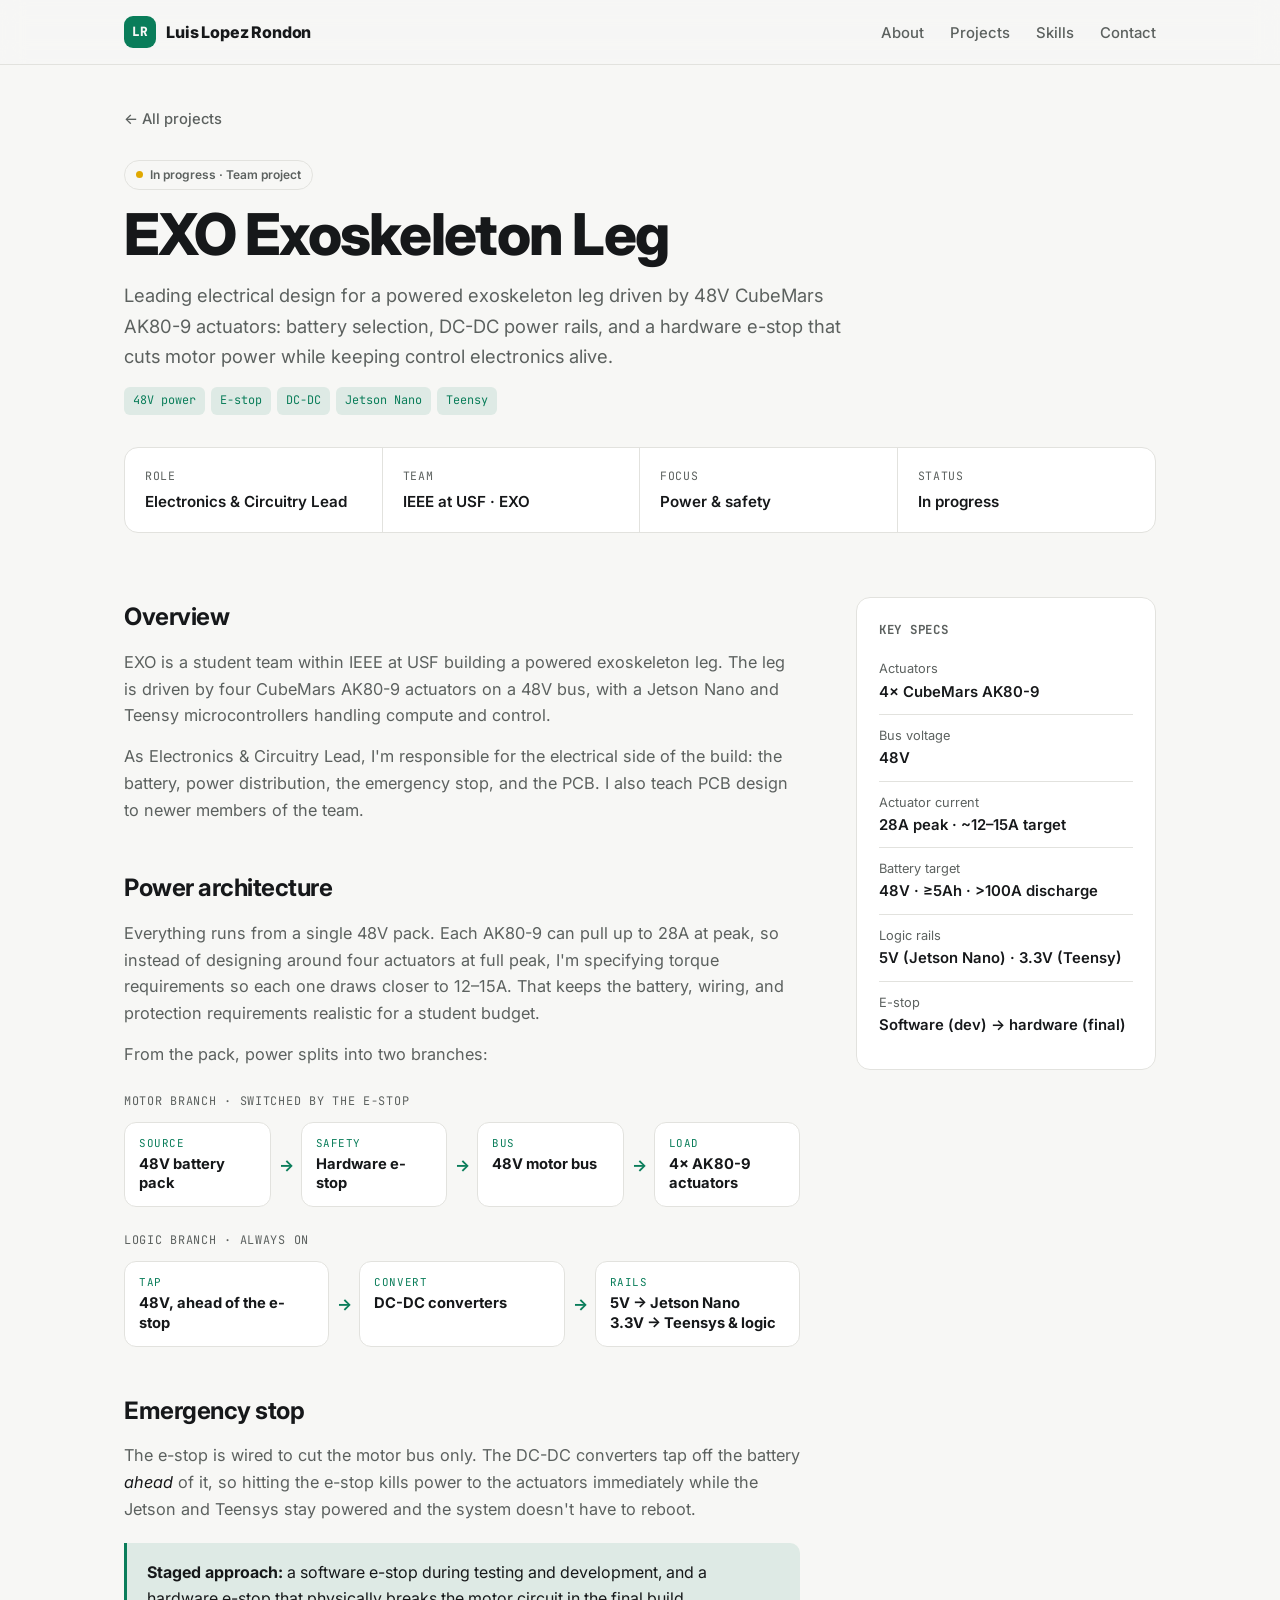
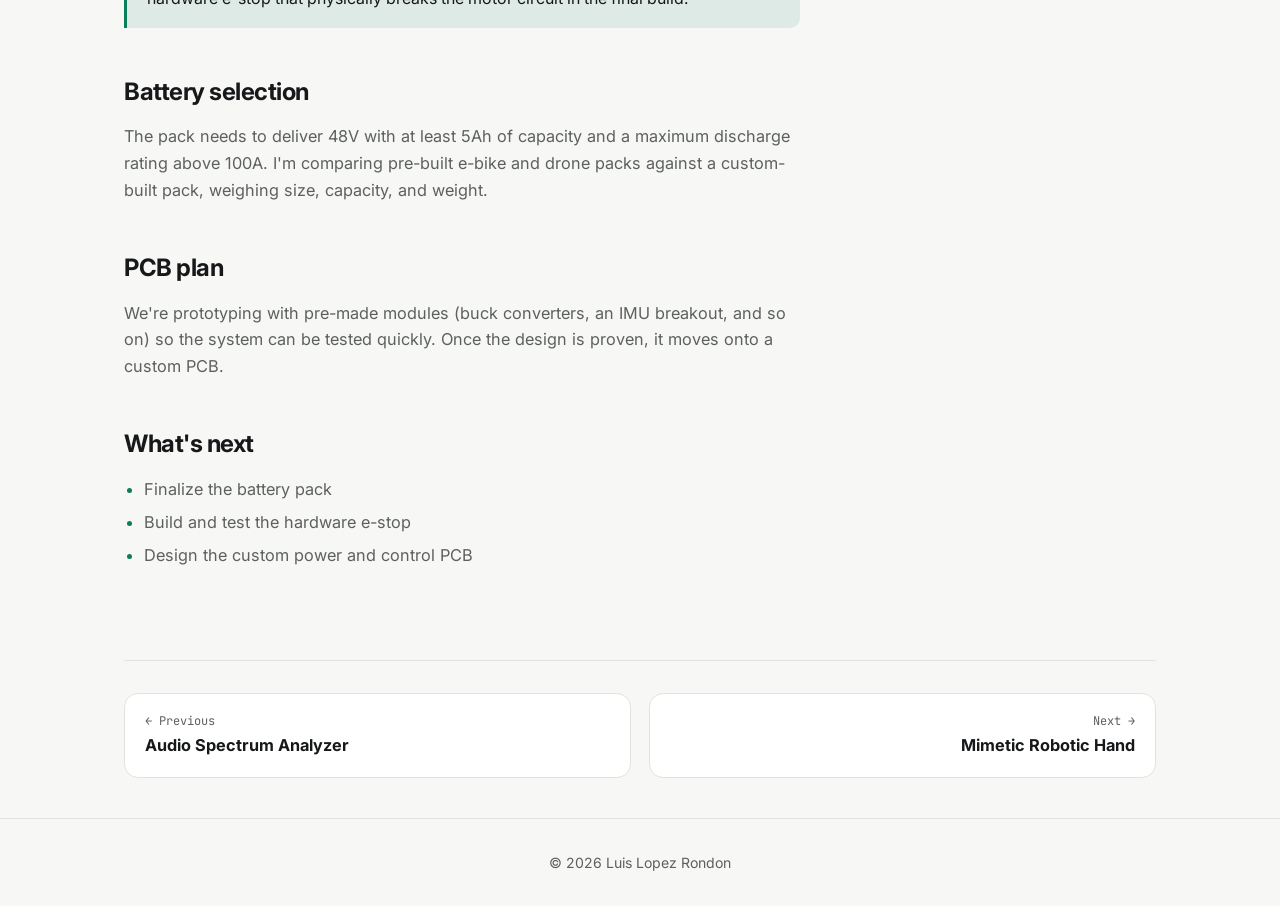
==== projects/exoskeleton.html @ 15de8049 "Add EXO Exoskeleton Leg project HTML page This file contains the HTML structure for the EXO Exoskele" ====
<!DOCTYPE html>
<html lang="en">
<head>
  <meta charset="UTF-8">
  <meta name="viewport" content="width=device-width, initial-scale=1">
  <title>EXO Exoskeleton Leg | Luis Lopez Rondon</title>
  <meta name="description" content="Electrical design for a 48V exoskeleton leg: battery selection, DC-DC power rails, and a hardware e-stop.">
  <link rel="preconnect" href="https://fonts.googleapis.com">
  <link rel="preconnect" href="https://fonts.gstatic.com" crossorigin>
  <link href="https://fonts.googleapis.com/css2?family=Inter:wght@400;500;600;800&family=JetBrains+Mono:wght@500&display=swap" rel="stylesheet">
  <link rel="stylesheet" href="../style.css">
  <script src="../script.js"></script>
</head>
<body>

<nav class="site-nav">
  <div class="wrap">
    <a href="../index.html" class="logo"><span class="logo-mark">LR</span><span class="logo-text">Luis Lopez Rondon</span></a>
    <ul>
      <li><a href="../index.html#about">About</a></li>
      <li><a href="../index.html#projects">Projects</a></li>
      <li><a href="../index.html#skills">Skills</a></li>
      <li><a href="../index.html#contact">Contact</a></li>
    </ul>
  </div>
</nav>

<main class="wrap project">
  <a class="back" href="../index.html#projects">← All projects</a>

  <header class="project-hero">
    <span class="status">In progress · Team project</span>
    <h1>EXO Exoskeleton Leg</h1>
    <p class="lead">Leading electrical design for a powered exoskeleton leg driven by 48V CubeMars AK80-9 actuators: battery selection, DC-DC power rails, and a hardware e-stop that cuts motor power while keeping control electronics alive.</p>
    <div class="tags"><span>48V power</span><span>E-stop</span><span>DC-DC</span><span>Jetson Nano</span><span>Teensy</span></div>
  </header>

  <figure class="cover">
    <img src="../images/exoskeleton.jpg" alt="Exoskeleton leg" onerror="this.parentElement.remove()">
  </figure>

  <dl class="meta">
    <div><dt>Role</dt><dd>Electronics &amp; Circuitry Lead</dd></div>
    <div><dt>Team</dt><dd>IEEE at USF · EXO</dd></div>
    <div><dt>Focus</dt><dd>Power &amp; safety</dd></div>
    <div><dt>Status</dt><dd>In progress</dd></div>
  </dl>

  <div class="project-body">
    <article class="prose">
      <h2>Overview</h2>
      <p>EXO is a student team within IEEE at USF building a powered exoskeleton leg. The leg is driven by four CubeMars AK80-9 actuators on a 48V bus, with a Jetson Nano and Teensy microcontrollers handling compute and control.</p>
      <p>As Electronics &amp; Circuitry Lead, I'm responsible for the electrical side of the build: the battery, power distribution, the emergency stop, and the PCB. I also teach PCB design to newer members of the team.</p>
      <!-- EDIT: add a sentence on what the exoskeleton is meant to do (which joints it assists, who it's for). -->

      <h2>Power architecture</h2>
      <p>Everything runs from a single 48V pack. Each AK80-9 can pull up to 28A at peak, so instead of designing around four actuators at full peak, I'm specifying torque requirements so each one draws closer to 12–15A. That keeps the battery, wiring, and protection requirements realistic for a student budget.</p>
      <p>From the pack, power splits into two branches:</p>

      <div class="flow-label">Motor branch · switched by the e-stop</div>
      <div class="flow">
        <div class="node"><small>Source</small><strong>48V battery pack</strong></div>
        <div class="node"><small>Safety</small><strong>Hardware e-stop</strong></div>
        <div class="node"><small>Bus</small><strong>48V motor bus</strong></div>
        <div class="node"><small>Load</small><strong>4× AK80-9 actuators</strong></div>
      </div>

      <div class="flow-label">Logic branch · always on</div>
      <div class="flow">
        <div class="node"><small>Tap</small><strong>48V, ahead of the e-stop</strong></div>
        <div class="node"><small>Convert</small><strong>DC-DC converters</strong></div>
        <div class="node"><small>Rails</small><strong>5V → Jetson Nano<br>3.3V → Teensys &amp; logic</strong></div>
      </div>

      <h2>Emergency stop</h2>
      <p>The e-stop is wired to cut the motor bus only. The DC-DC converters tap off the battery <em>ahead</em> of it, so hitting the e-stop kills power to the actuators immediately while the Jetson and Teensys stay powered and the system doesn't have to reboot.</p>
      <div class="callout"><strong>Staged approach:</strong> a software e-stop during testing and development, and a hardware e-stop that physically breaks the motor circuit in the final build.</div>

      <h2>Battery selection</h2>
      <p>The pack needs to deliver 48V with at least 5Ah of capacity and a maximum discharge rating above 100A. I'm comparing pre-built e-bike and drone packs against a custom-built pack, weighing size, capacity, and weight.</p>
      <!-- EDIT: once you pick a pack, explain the final choice and why. -->

      <h2>PCB plan</h2>
      <p>We're prototyping with pre-made modules (buck converters, an IMU breakout, and so on) so the system can be tested quickly. Once the design is proven, it moves onto a custom PCB.</p>

      <h2>What's next</h2>
      <ul>
        <li>Finalize the battery pack</li>
        <li>Build and test the hardware e-stop</li>
        <li>Design the custom power and control PCB</li>
      </ul>
    </article>

    <aside class="specs">
      <h3>Key specs</h3>
      <dl>
        <div><dt>Actuators</dt><dd>4× CubeMars AK80-9</dd></div>
        <div><dt>Bus voltage</dt><dd>48V</dd></div>
        <div><dt>Actuator current</dt><dd>28A peak · ~12–15A target</dd></div>
        <div><dt>Battery target</dt><dd>48V · ≥5Ah · &gt;100A discharge</dd></div>
        <div><dt>Logic rails</dt><dd>5V (Jetson Nano) · 3.3V (Teensy)</dd></div>
        <div><dt>E-stop</dt><dd>Software (dev) → hardware (final)</dd></div>
      </dl>
    </aside>
  </div>

  <section class="gallery-section">
    <h2>Gallery</h2>
    <!-- EDIT: drop photos into images/exoskeleton/ and update captions. Missing images hide themselves. -->
    <div class="gallery">
      <figure><img src="../images/exoskeleton/1.jpg" alt="Power distribution wiring" onerror="this.parentElement.remove()"><figcaption>Power distribution wiring</figcaption></figure>
      <figure><img src="../images/exoskeleton/2.jpg" alt="E-stop test setup" onerror="this.parentElement.remove()"><figcaption>E-stop test setup</figcaption></figure>
      <figure><img src="../images/exoskeleton/3.jpg" alt="Leg assembly" onerror="this.parentElement.remove()"><figcaption>Leg assembly</figcaption></figure>
    </div>
  </section>

  <nav class="pager" aria-label="More projects">
    <a href="spectrum-analyzer.html"><small>← Previous</small><strong>Audio Spectrum Analyzer</strong></a>
    <a class="next" href="robotic-hand.html"><small>Next →</small><strong>Mimetic Robotic Hand</strong></a>
  </nav>
</main>

<footer><div class="wrap">© <span data-year>2026</span> Luis Lopez Rondon</div></footer>

</body>
</html>
---- style.css ----
/* ================= Theme ================= */
:root {
  --bg: #f7f7f5;
  --card: #ffffff;
  --text: #16181a;
  --muted: #5c615f;
  --accent: #0a7d5a;
  --accent-soft: rgba(10, 125, 90, 0.1);
  --border: #e2e2de;
  --thumb: #e8ece9;
  --nav-bg: rgba(247, 247, 245, 0.78);
  --dots: rgba(10, 125, 90, 0.16);
  --shadow: 0 1px 2px rgba(0, 0, 0, 0.04), 0 8px 24px rgba(0, 0, 0, 0.06);
  --shadow-lg: 0 2px 6px rgba(0, 0, 0, 0.05), 0 22px 44px rgba(0, 0, 0, 0.1);
  --radius: 14px;
  --mono: "JetBrains Mono", ui-monospace, monospace;
}
@media (prefers-color-scheme: dark) {
  :root {
    --bg: #0d100f;
    --card: #151a18;
    --text: #eceeed;
    --muted: #9aa3a0;
    --accent: #3ddc97;
    --accent-soft: rgba(61, 220, 151, 0.1);
    --border: #242b28;
    --thumb: #1b2220;
    --nav-bg: rgba(13, 16, 15, 0.75);
    --dots: rgba(61, 220, 151, 0.12);
    --shadow: 0 1px 2px rgba(0, 0, 0, 0.3), 0 8px 24px rgba(0, 0, 0, 0.35);
    --shadow-lg: 0 2px 6px rgba(0, 0, 0, 0.4), 0 24px 48px rgba(0, 0, 0, 0.5);
  }
}

/* ================= Base ================= */
* { box-sizing: border-box; margin: 0; padding: 0; }
html { scroll-behavior: smooth; scroll-padding-top: 84px; }
body {
  font-family: "Inter", system-ui, -apple-system, sans-serif;
  background: var(--bg);
  color: var(--text);
  line-height: 1.65;
  -webkit-font-smoothing: antialiased;
}
img { display: block; max-width: 100%; }
a { color: var(--accent); text-decoration: none; }
a:hover { text-decoration: underline; text-underline-offset: 3px; }
::selection { background: var(--accent); color: var(--bg); }
.wrap { max-width: 1080px; margin: 0 auto; padding: 0 24px; }
.mono { font-family: var(--mono); }
.label { font-family: var(--mono); color: var(--accent); font-size: 0.82rem; letter-spacing: 0.02em; }

/* ================= Nav ================= */
.site-nav {
  position: sticky; top: 0; z-index: 50;
  background: var(--nav-bg);
  backdrop-filter: saturate(160%) blur(12px);
  -webkit-backdrop-filter: saturate(160%) blur(12px);
  border-bottom: 1px solid var(--border);
}
.site-nav .wrap { display: flex; justify-content: space-between; align-items: center; height: 64px; }
.logo { display: flex; align-items: center; gap: 10px; font-weight: 800; color: var(--text); letter-spacing: -0.01em; }
.logo:hover { text-decoration: none; }
.logo-mark {
  width: 32px; height: 32px; border-radius: 9px;
  display: grid; place-items: center;
  background: var(--accent); color: var(--bg);
  font-family: var(--mono); font-size: 0.8rem;
}
.site-nav ul { display: flex; gap: 26px; list-style: none; }
.site-nav ul a { color: var(--muted); font-size: 0.93rem; font-weight: 500; transition: color 0.15s; }
.site-nav ul a:hover { color: var(--text); text-decoration: none; }

/* ================= Buttons ================= */
.btns { display: flex; gap: 12px; flex-wrap: wrap; }
.btn {
  display: inline-flex; align-items: center; gap: 8px;
  padding: 11px 20px; border-radius: 10px;
  font-weight: 600; font-size: 0.95rem;
  color: var(--text); background: var(--card);
  border: 1px solid var(--border);
  transition: transform 0.15s, box-shadow 0.15s, border-color 0.15s;
}
.btn:hover { text-decoration: none; transform: translateY(-1px); border-color: var(--accent); box-shadow: var(--shadow); }
.btn.primary { background: var(--accent); border-color: var(--accent); color: var(--bg); }

/* ================= Hero ================= */
.hero { position: relative; isolation: isolate; overflow: hidden; padding: 110px 0 80px; }
.hero::before {
  content: ""; position: absolute; inset: 0; z-index: -1;
  background-image: radial-gradient(var(--dots) 1px, transparent 1px);
  background-size: 22px 22px;
  -webkit-mask-image: radial-gradient(ellipse 75% 65% at 25% 40%, #000 30%, transparent 75%);
  mask-image: radial-gradient(ellipse 75% 65% at 25% 40%, #000 30%, transparent 75%);
}
.hero::after {
  content: ""; position: absolute; z-index: -1;
  width: 560px; height: 560px; right: -140px; top: -180px;
  background: radial-gradient(circle, var(--accent-soft), transparent 65%);
}
.pill {
  display: inline-flex; align-items: center; gap: 9px;
  padding: 6px 14px; margin-bottom: 24px;
  border: 1px solid var(--border); border-radius: 99px;
  background: var(--card); color: var(--muted); font-size: 0.82rem; font-weight: 500;
}
.dot { width: 8px; height: 8px; border-radius: 50%; background: var(--accent); animation: pulse 2s infinite; }
@keyframes pulse {
  0% { box-shadow: 0 0 0 0 color-mix(in srgb, var(--accent) 55%, transparent); }
  70% { box-shadow: 0 0 0 9px transparent; }
  100% { box-shadow: 0 0 0 0 transparent; }
}
.eyebrow { font-family: var(--mono); color: var(--accent); font-size: 0.85rem; margin-bottom: 14px; }
.hero h1 {
  font-size: clamp(2.6rem, 7vw, 4.4rem); line-height: 1.02;
  font-weight: 800; letter-spacing: -0.035em;
  background: linear-gradient(120deg, var(--text) 45%, var(--accent));
  -webkit-background-clip: text; background-clip: text; color: transparent;
}
.hero .lead { color: var(--muted); font-size: clamp(1.05rem, 2vw, 1.25rem); max-width: 620px; margin: 22px 0 32px; }
.stats {
  display: flex; flex-wrap: wrap; gap: 16px 48px;
  margin-top: 60px; padding-top: 28px; border-top: 1px solid var(--border);
}
.stats strong { display: block; font-size: 1.5rem; font-weight: 800; letter-spacing: -0.02em; }
.stats span { color: var(--muted); font-size: 0.88rem; }

/* Page-load animation */
.hero .wrap > *, .project-hero > * { animation: rise 0.8s cubic-bezier(0.2, 0.7, 0.2, 1) both; }
.hero .wrap > :nth-child(2), .project-hero > :nth-child(2) { animation-delay: 0.07s; }
.hero .wrap > :nth-child(3), .project-hero > :nth-child(3) { animation-delay: 0.14s; }
.hero .wrap > :nth-child(4), .project-hero > :nth-child(4) { animation-delay: 0.21s; }
.hero .wrap > :nth-child(5), .project-hero > :nth-child(5) { animation-delay: 0.28s; }
.hero .wrap > :nth-child(6), .project-hero > :nth-child(6) { animation-delay: 0.35s; }
@keyframes rise { from { opacity: 0; transform: translateY(14px); } to { opacity: 1; transform: none; } }

/* Scroll-reveal (script.js adds .js to <html> and .in when visible) */
.js .reveal { opacity: 0; transform: translateY(18px); transition: opacity 0.7s ease, transform 0.7s ease; }
.js .reveal.in { opacity: 1; transform: none; }

/* ================= Sections ================= */
body > section { padding: 88px 0; }
.section-head { margin-bottom: 36px; }
.section-head h2 { font-size: clamp(1.8rem, 4vw, 2.4rem); line-height: 1.15; letter-spacing: -0.025em; margin-top: 6px; }
.section-head p { color: var(--muted); margin-top: 10px; max-width: 560px; }

/* About */
.about { display: grid; grid-template-columns: 1.4fr 1fr; gap: 48px; align-items: center; }
.about .section-head { margin-bottom: 20px; }
.about p { color: var(--muted); font-size: 1.05rem; }
.about p + p { margin-top: 14px; }
.facts {
  background: var(--card); border: 1px solid var(--border);
  border-radius: var(--radius); padding: 6px 22px; box-shadow: var(--shadow);
}
.facts div { display: flex; justify-content: space-between; gap: 16px; padding: 13px 0; border-bottom: 1px solid var(--border); font-size: 0.92rem; }
.facts div:last-child { border-bottom: 0; }
.facts dt { color: var(--muted); }
.facts dd { font-weight: 600; text-align: right; }

/* Project cards */
.grid { display: grid; gap: 24px; grid-template-columns: repeat(2, minmax(0, 1fr)); }
.card {
  display: flex; flex-direction: column; overflow: hidden;
  background: var(--card); color: inherit;
  border: 1px solid var(--border); border-radius: var(--radius);
  transition: transform 0.25s ease, box-shadow 0.25s ease, border-color 0.25s ease;
}
.card:hover {
  text-decoration: none; transform: translateY(-4px); box-shadow: var(--shadow-lg);
  border-color: color-mix(in srgb, var(--accent) 45%, var(--border));
}
.card:focus-visible { outline: 2px solid var(--accent); outline-offset: 3px; }
.thumb { position: relative; aspect-ratio: 16 / 10; overflow: hidden; background: var(--thumb); }
.thumb::before {
  content: attr(data-label); position: absolute; inset: 0;
  display: grid; place-items: center;
  font-family: var(--mono); font-size: 0.85rem; color: var(--muted);
  background-image:
    linear-gradient(var(--border) 1px, transparent 1px),
    linear-gradient(90deg, var(--border) 1px, transparent 1px);
  background-size: 24px 24px;
}
.thumb img { position: relative; width: 100%; height: 100%; object-fit: cover; transition: transform 0.5s ease; }
.card:hover .thumb img { transform: scale(1.04); }
.card-body { display: flex; flex-direction: column; flex: 1; padding: 22px; }
.card h3 { font-size: 1.25rem; letter-spacing: -0.015em; margin: 12px 0 8px; }
.card p { color: var(--muted); font-size: 0.95rem; flex: 1; }
.more { display: inline-flex; align-items: center; gap: 6px; margin-top: 18px; font-weight: 600; font-size: 0.93rem; color: var(--accent); }
.more .arrow { transition: transform 0.2s; }
.card:hover .more .arrow { transform: translateX(4px); }

.status {
  display: inline-flex; align-items: center; gap: 7px; align-self: flex-start;
  padding: 4px 11px; border-radius: 99px;
  border: 1px solid var(--border); background: var(--bg);
  color: var(--muted); font-size: 0.75rem; font-weight: 600;
}
.status::before { content: ""; width: 7px; height: 7px; border-radius: 50%; background: #e0a800; }
.status.done::before { background: var(--accent); }

.tags { display: flex; flex-wrap: wrap; gap: 6px; margin-top: 16px; }
.tags span {
  font-family: var(--mono); font-size: 0.74rem;
  background: var(--accent-soft); color: var(--accent);
  padding: 4px 9px; border-radius: 6px;
}

/* Skills */
.skills { display: grid; gap: 18px; grid-template-columns: repeat(auto-fit, minmax(230px, 1fr)); }
.skill { background: var(--card); border: 1px solid var(--border); border-radius: var(--radius); padding: 22px; }
.skill .icon {
  width: 40px; height: 40px; border-radius: 10px; margin-bottom: 14px;
  display: grid; place-items: center;
  background: var(--accent-soft); color: var(--accent);
}
.skill h3 { font-size: 1rem; margin-bottom: 12px; }
.chips { display: flex; flex-wrap: wrap; gap: 6px; }
.chips span { font-size: 0.82rem; padding: 4px 10px; border: 1px solid var(--border); border-radius: 99px; color: var(--muted); }

/* Contact */
.cta {
  position: relative; isolation: isolate; overflow: hidden; text-align: center;
  padding: 56px 32px; background: var(--card);
  border: 1px solid var(--border); border-radius: 20px; box-shadow: var(--shadow);
}
.cta::before {
  content: ""; position: absolute; inset: 0; z-index: -1;
  background-image: radial-gradient(var(--dots) 1px, transparent 1px);
  background-size: 22px 22px;
  -webkit-mask-image: radial-gradient(ellipse at center, #000, transparent 70%);
  mask-image: radial-gradient(ellipse at center, #000, transparent 70%);
}
.cta h2 { font-size: clamp(1.8rem, 4vw, 2.4rem); letter-spacing: -0.025em; margin-top: 6px; }
.cta p { color: var(--muted); max-width: 520px; margin: 12px auto 28px; }
.cta .btns { justify-content: center; }
.cta .email { margin: 22px auto 0; font-size: 0.85rem; }

footer { border-top: 1px solid var(--border); padding: 32px 0; color: var(--muted); font-size: 0.88rem; text-align: center; }

/* ================= Project pages ================= */
.project { padding-top: 40px; padding-bottom: 40px; }
.back { display: inline-flex; gap: 6px; margin-bottom: 28px; color: var(--muted); font-size: 0.92rem; font-weight: 500; }
.back:hover { color: var(--accent); text-decoration: none; }
.project-hero h1 { font-size: clamp(2.2rem, 6vw, 3.6rem); line-height: 1.05; letter-spacing: -0.03em; font-weight: 800; margin: 14px 0 16px; }
.project-hero .lead { color: var(--muted); font-size: 1.15rem; max-width: 720px; }
.project-hero .btns { margin-top: 24px; }

.cover {
  margin-top: 40px; aspect-ratio: 16 / 9; max-height: 560px;
  overflow: hidden; border-radius: 18px;
  border: 1px solid var(--border); background: var(--thumb); box-shadow: var(--shadow-lg);
}
.cover img { width: 100%; height: 100%; object-fit: cover; }
.cover img, .gallery img { cursor: zoom-in; }

.meta {
  display: grid; grid-template-columns: repeat(4, 1fr); margin-top: 32px;
  background: var(--card); border: 1px solid var(--border); border-radius: var(--radius);
}
.meta div { padding: 18px 20px; border-right: 1px solid var(--border); }
.meta div:last-child { border-right: 0; }
.meta dt { font-family: var(--mono); font-size: 0.72rem; text-transform: uppercase; letter-spacing: 0.06em; color: var(--muted); margin-bottom: 4px; }
.meta dd { font-weight: 600; font-size: 0.95rem; }

.project-body { display: grid; grid-template-columns: minmax(0, 1fr) 300px; gap: 56px; align-items: start; margin-top: 64px; }
.prose { container-type: inline-size; }
.prose h2 { font-size: 1.5rem; letter-spacing: -0.02em; margin: 44px 0 12px; }
.prose h2:first-child { margin-top: 0; }
.prose p, .prose li { color: var(--muted); font-size: 1.02rem; }
.prose p + p { margin-top: 14px; }
.prose ul { padding-left: 20px; margin: 12px 0; }
.prose li + li { margin-top: 6px; }
.prose li::marker { color: var(--accent); }
.prose strong, .prose em { color: var(--text); }
.prose code {
  font-family: var(--mono); font-size: 0.86em;
  background: var(--accent-soft); color: var(--accent);
  padding: 2px 6px; border-radius: 5px;
}
.callout {
  margin: 20px 0; padding: 16px 20px;
  border-left: 3px solid var(--accent); border-radius: 0 10px 10px 0;
  background: var(--accent-soft); color: var(--text);
}

/* System diagram blocks */
.flow-label { margin: 24px 0 10px; font-family: var(--mono); font-size: 0.74rem; text-transform: uppercase; letter-spacing: 0.06em; color: var(--muted); }
.flow { display: flex; gap: 30px; margin-bottom: 8px; }
.node {
  position: relative; flex: 1 1 0; min-width: 0;
  padding: 12px 14px; background: var(--card);
  border: 1px solid var(--border); border-radius: 12px;
}
.node small { display: block; font-family: var(--mono); font-size: 0.68rem; text-transform: uppercase; letter-spacing: 0.05em; color: var(--accent); }
.node strong { display: block; margin-top: 2px; font-size: 0.92rem; line-height: 1.35; }
.node + .node::before {
  content: "→"; position: absolute; left: -23px; top: 50%; transform: translateY(-50%);
  color: var(--accent); font-weight: 700;
}
@container (max-width: 560px) {
  .flow { flex-direction: column; gap: 28px; }
  .node + .node::before { content: "↓"; left: 50%; top: -25px; transform: translateX(-50%); }
}

.specs { position: sticky; top: 90px; padding: 22px; background: var(--card); border: 1px solid var(--border); border-radius: var(--radius); }
.specs h3 { font-family: var(--mono); font-size: 0.78rem; text-transform: uppercase; letter-spacing: 0.06em; color: var(--muted); margin-bottom: 8px; }
.specs dl div { padding: 10px 0; border-bottom: 1px solid var(--border); }
.specs dl div:last-child { border-bottom: 0; }
.specs dt { font-size: 0.8rem; color: var(--muted); }
.specs dd { font-weight: 600; font-size: 0.93rem; }

.gallery-section { margin-top: 80px; }
.gallery-section:not(:has(figure)) { display: none; }
.gallery-section h2 { font-size: 1.5rem; letter-spacing: -0.02em; }
.gallery { display: grid; gap: 18px; margin-top: 22px; grid-template-columns: repeat(auto-fill, minmax(260px, 1fr)); }
.gallery figure {
  overflow: hidden; background: var(--card);
  border: 1px solid var(--border); border-radius: var(--radius);
  transition: transform 0.2s, box-shadow 0.2s;
}
.gallery figure:hover { transform: translateY(-3px); box-shadow: var(--shadow); }
.gallery img { width: 100%; aspect-ratio: 4 / 3; object-fit: cover; }
.gallery figcaption { padding: 12px 14px; font-size: 0.88rem; color: var(--muted); }

.pager { display: grid; grid-template-columns: 1fr 1fr; gap: 18px; margin-top: 80px; padding-top: 32px; border-top: 1px solid var(--border); }
.pager a {
  display: block; padding: 18px 20px; color: var(--text);
  background: var(--card); border: 1px solid var(--border); border-radius: var(--radius);
  transition: border-color 0.2s, transform 0.2s;
}
.pager a:hover { text-decoration: none; border-color: var(--accent); transform: translateY(-2px); }
.pager small { display: block; font-family: var(--mono); font-size: 0.75rem; color: var(--muted); }
.pager strong { font-size: 1.02rem; }
.pager .next { text-align: right; }

/* Lightbox (created by script.js) */
.lightbox {
  position: fixed; inset: 0; z-index: 100; padding: 24px;
  display: flex; flex-direction: column; align-items: center; justify-content: center;
  background: rgba(0, 0, 0, 0.88);
  opacity: 0; pointer-events: none; transition: opacity 0.2s;
}
.lightbox.open { opacity: 1; pointer-events: auto; }
.lightbox img { max-width: min(1200px, 100%); max-height: 80vh; object-fit: contain; border-radius: 10px; }
.lightbox p { color: #ddd; margin-top: 14px; font-size: 0.92rem; text-align: center; max-width: 700px; }
.lightbox-close { position: absolute; top: 14px; right: 20px; background: none; border: 0; color: #fff; font-size: 2.2rem; line-height: 1; cursor: pointer; }

/* ================= Responsive ================= */
@media (max-width: 900px) {
  .project-body { grid-template-columns: 1fr; gap: 40px; }
  .specs { position: static; }
}
@media (max-width: 800px) {
  .about { grid-template-columns: 1fr; gap: 32px; }
}
@media (max-width: 760px) {
  .grid { grid-template-columns: 1fr; }
  .meta { grid-template-columns: 1fr 1fr; }
  .meta div:nth-child(2n) { border-right: 0; }
  .meta div:nth-child(-n + 2) { border-bottom: 1px solid var(--border); }
}
@media (max-width: 600px) {
  .site-nav ul { gap: 16px; }
  .site-nav ul li:first-child { display: none; }
  body > section { padding: 64px 0; }
  .hero { padding: 72px 0 56px; }
  .cta { padding: 40px 22px; }
  .pager { grid-template-columns: 1fr; }
  .pager .next { text-align: left; }
}
@media (max-width: 400px) {
  .logo-text { display: none; }
}
@media (prefers-reduced-motion: reduce) {
  html { scroll-behavior: auto; }
  *, *::before, *::after { animation: none !important; transition: none !important; }
  .js .reveal { opacity: 1; transform: none; }
}
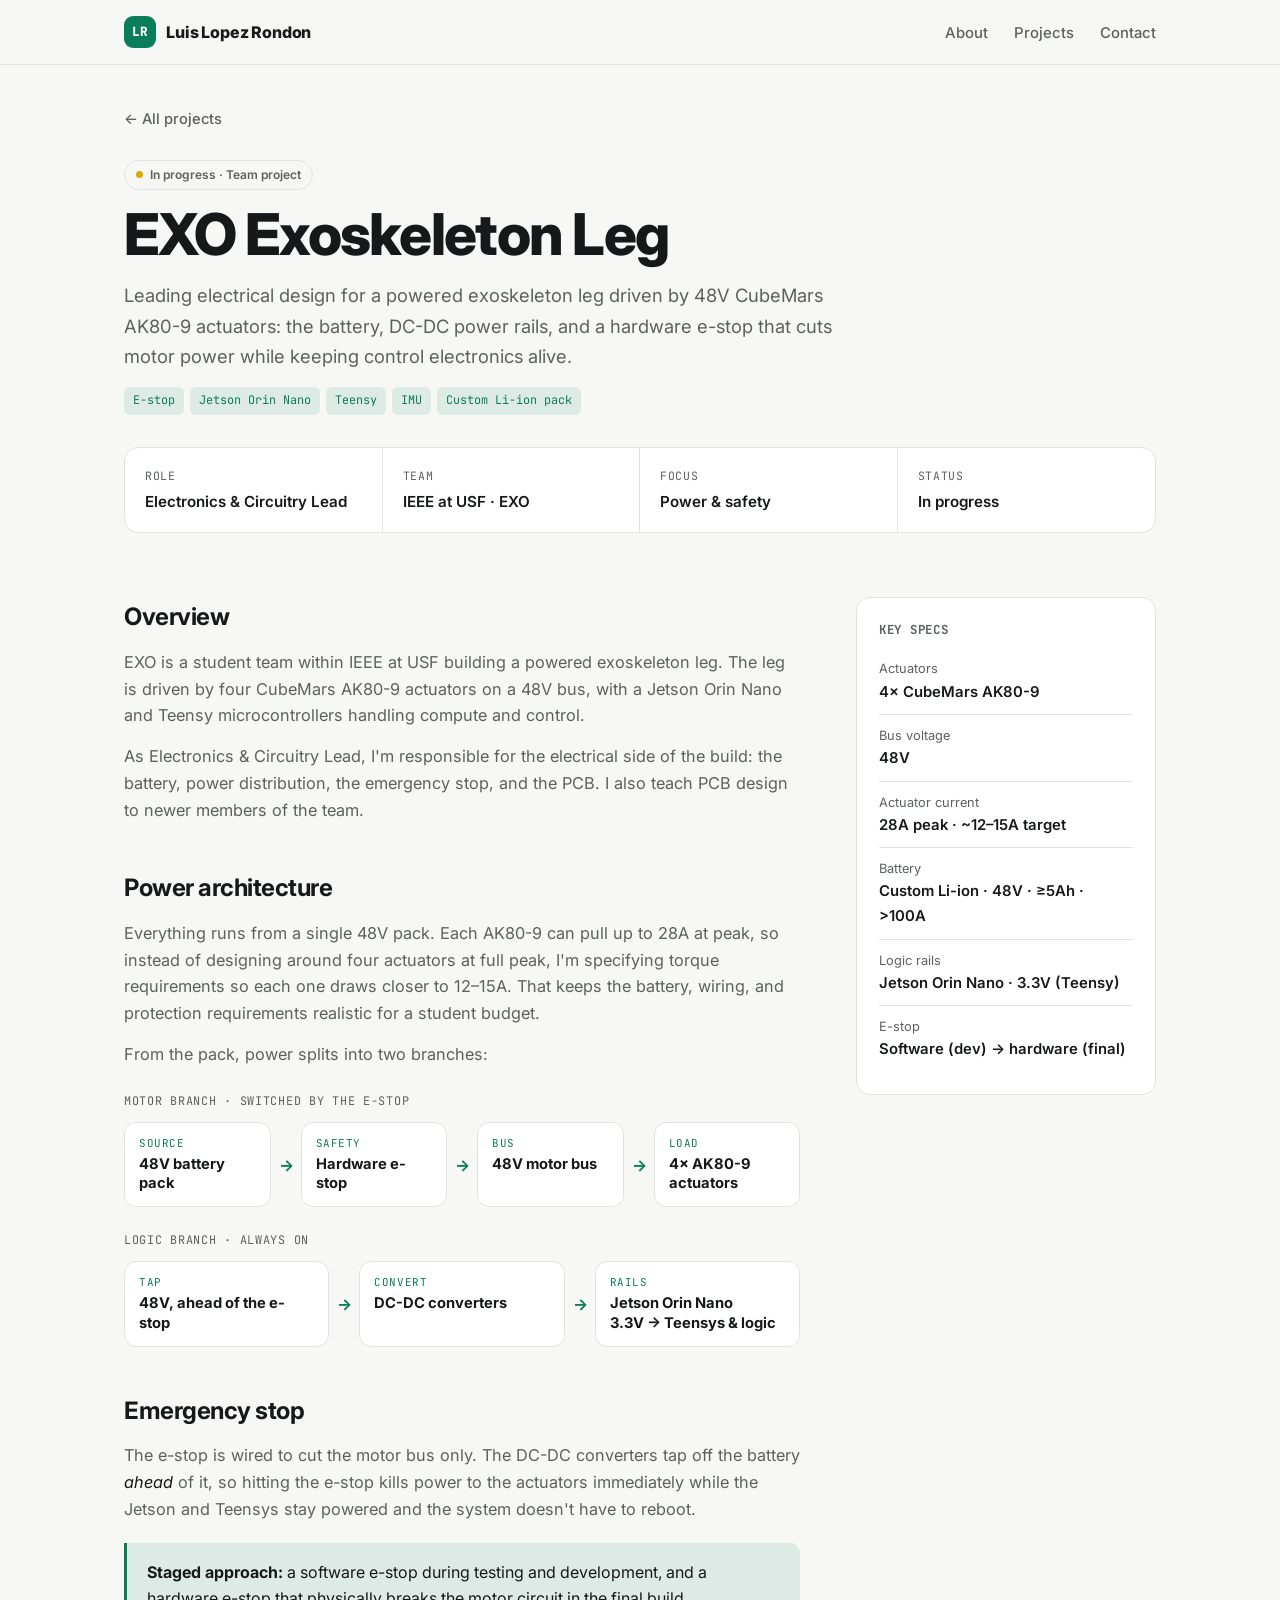
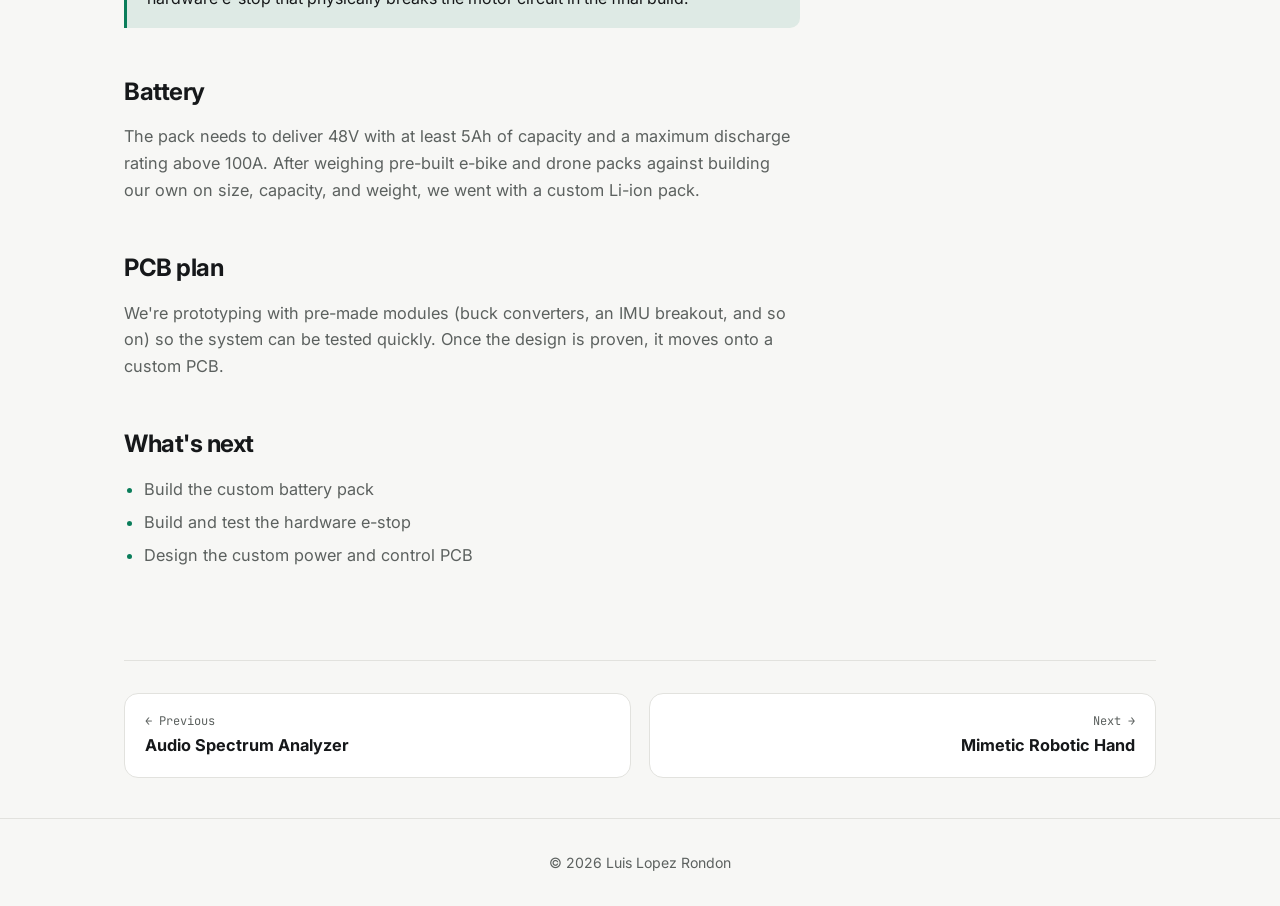
==== commit 45153765: "Update exoskeleton project details and components" ====
--- a/projects/exoskeleton.html
+++ b/projects/exoskeleton.html
@@ -4,7 +4,7 @@
   <meta charset="UTF-8">
   <meta name="viewport" content="width=device-width, initial-scale=1">
   <title>EXO Exoskeleton Leg | Luis Lopez Rondon</title>
-  <meta name="description" content="Electrical design for a 48V exoskeleton leg: battery selection, DC-DC power rails, and a hardware e-stop.">
+  <meta name="description" content="Electrical design for a 48V exoskeleton leg: battery, DC-DC power rails, and a hardware e-stop.">
   <link rel="preconnect" href="https://fonts.googleapis.com">
   <link rel="preconnect" href="https://fonts.gstatic.com" crossorigin>
   <link href="https://fonts.googleapis.com/css2?family=Inter:wght@400;500;600;800&family=JetBrains+Mono:wght@500&display=swap" rel="stylesheet">
@@ -19,7 +19,6 @@
     <ul>
       <li><a href="../index.html#about">About</a></li>
       <li><a href="../index.html#projects">Projects</a></li>
-      <li><a href="../index.html#skills">Skills</a></li>
       <li><a href="../index.html#contact">Contact</a></li>
     </ul>
   </div>
@@ -31,8 +30,8 @@
   <header class="project-hero">
     <span class="status">In progress · Team project</span>
     <h1>EXO Exoskeleton Leg</h1>
-    <p class="lead">Leading electrical design for a powered exoskeleton leg driven by 48V CubeMars AK80-9 actuators: battery selection, DC-DC power rails, and a hardware e-stop that cuts motor power while keeping control electronics alive.</p>
-    <div class="tags"><span>48V power</span><span>E-stop</span><span>DC-DC</span><span>Jetson Nano</span><span>Teensy</span></div>
+    <p class="lead">Leading electrical design for a powered exoskeleton leg driven by 48V CubeMars AK80-9 actuators: the battery, DC-DC power rails, and a hardware e-stop that cuts motor power while keeping control electronics alive.</p>
+    <div class="tags"><span>E-stop</span><span>Jetson Orin Nano</span><span>Teensy</span><span>IMU</span><span>Custom Li-ion pack</span></div>
   </header>
 
   <figure class="cover">
@@ -49,7 +48,7 @@
   <div class="project-body">
     <article class="prose">
       <h2>Overview</h2>
-      <p>EXO is a student team within IEEE at USF building a powered exoskeleton leg. The leg is driven by four CubeMars AK80-9 actuators on a 48V bus, with a Jetson Nano and Teensy microcontrollers handling compute and control.</p>
+      <p>EXO is a student team within IEEE at USF building a powered exoskeleton leg. The leg is driven by four CubeMars AK80-9 actuators on a 48V bus, with a Jetson Orin Nano and Teensy microcontrollers handling compute and control.</p>
       <p>As Electronics &amp; Circuitry Lead, I'm responsible for the electrical side of the build: the battery, power distribution, the emergency stop, and the PCB. I also teach PCB design to newer members of the team.</p>
       <!-- EDIT: add a sentence on what the exoskeleton is meant to do (which joints it assists, who it's for). -->
 
@@ -69,23 +68,23 @@
       <div class="flow">
         <div class="node"><small>Tap</small><strong>48V, ahead of the e-stop</strong></div>
         <div class="node"><small>Convert</small><strong>DC-DC converters</strong></div>
-        <div class="node"><small>Rails</small><strong>5V → Jetson Nano<br>3.3V → Teensys &amp; logic</strong></div>
+        <div class="node"><small>Rails</small><strong>Jetson Orin Nano<br>3.3V → Teensys &amp; logic</strong></div>
       </div>
 
       <h2>Emergency stop</h2>
       <p>The e-stop is wired to cut the motor bus only. The DC-DC converters tap off the battery <em>ahead</em> of it, so hitting the e-stop kills power to the actuators immediately while the Jetson and Teensys stay powered and the system doesn't have to reboot.</p>
       <div class="callout"><strong>Staged approach:</strong> a software e-stop during testing and development, and a hardware e-stop that physically breaks the motor circuit in the final build.</div>
 
-      <h2>Battery selection</h2>
-      <p>The pack needs to deliver 48V with at least 5Ah of capacity and a maximum discharge rating above 100A. I'm comparing pre-built e-bike and drone packs against a custom-built pack, weighing size, capacity, and weight.</p>
-      <!-- EDIT: once you pick a pack, explain the final choice and why. -->
+      <h2>Battery</h2>
+      <p>The pack needs to deliver 48V with at least 5Ah of capacity and a maximum discharge rating above 100A. After weighing pre-built e-bike and drone packs against building our own on size, capacity, and weight, we went with a custom Li-ion pack.</p>
+      <!-- EDIT: add the cell configuration (e.g. 13S) and why custom won out. -->
 
       <h2>PCB plan</h2>
       <p>We're prototyping with pre-made modules (buck converters, an IMU breakout, and so on) so the system can be tested quickly. Once the design is proven, it moves onto a custom PCB.</p>
 
       <h2>What's next</h2>
       <ul>
-        <li>Finalize the battery pack</li>
+        <li>Build the custom battery pack</li>
         <li>Build and test the hardware e-stop</li>
         <li>Design the custom power and control PCB</li>
       </ul>
@@ -97,8 +96,8 @@
         <div><dt>Actuators</dt><dd>4× CubeMars AK80-9</dd></div>
         <div><dt>Bus voltage</dt><dd>48V</dd></div>
         <div><dt>Actuator current</dt><dd>28A peak · ~12–15A target</dd></div>
-        <div><dt>Battery target</dt><dd>48V · ≥5Ah · &gt;100A discharge</dd></div>
-        <div><dt>Logic rails</dt><dd>5V (Jetson Nano) · 3.3V (Teensy)</dd></div>
+        <div><dt>Battery</dt><dd>Custom Li-ion · 48V · ≥5Ah · &gt;100A</dd></div>
+        <div><dt>Logic rails</dt><dd>Jetson Orin Nano · 3.3V (Teensy)</dd></div>
         <div><dt>E-stop</dt><dd>Software (dev) → hardware (final)</dd></div>
       </dl>
     </aside>
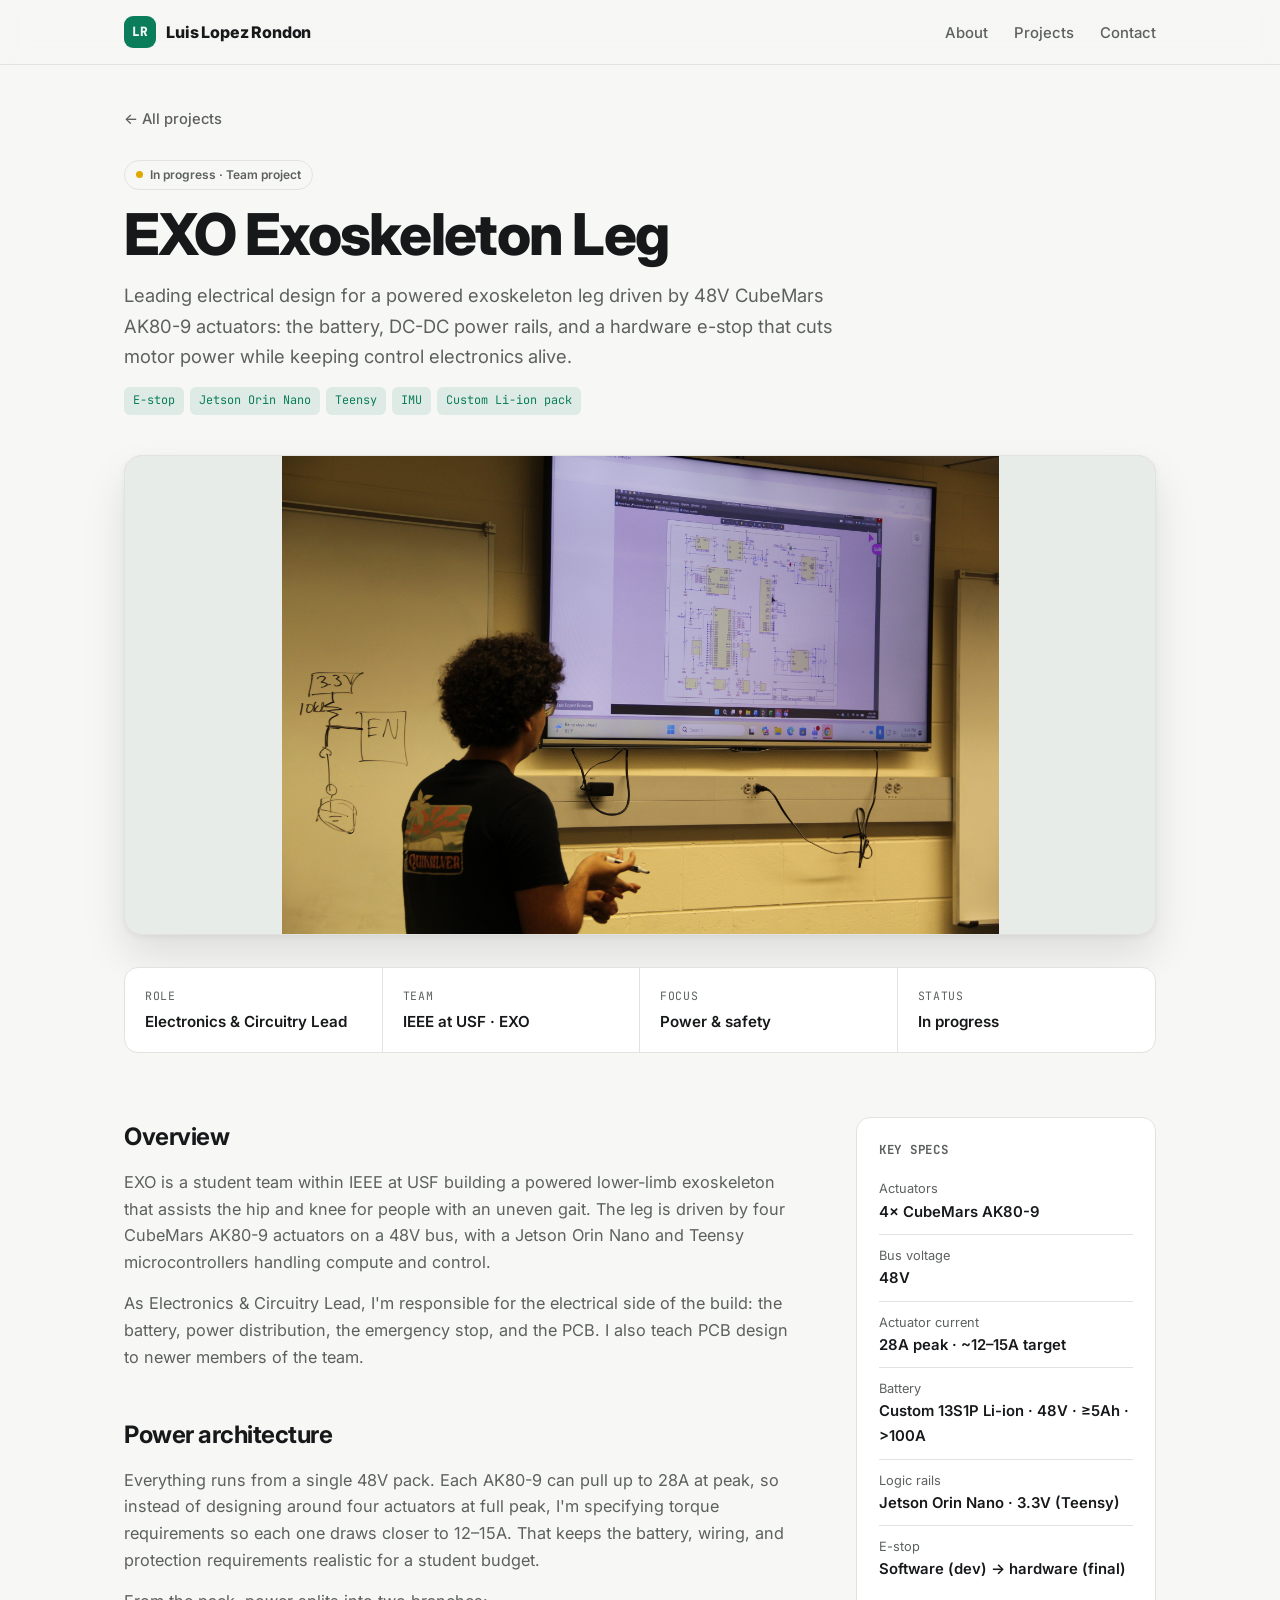
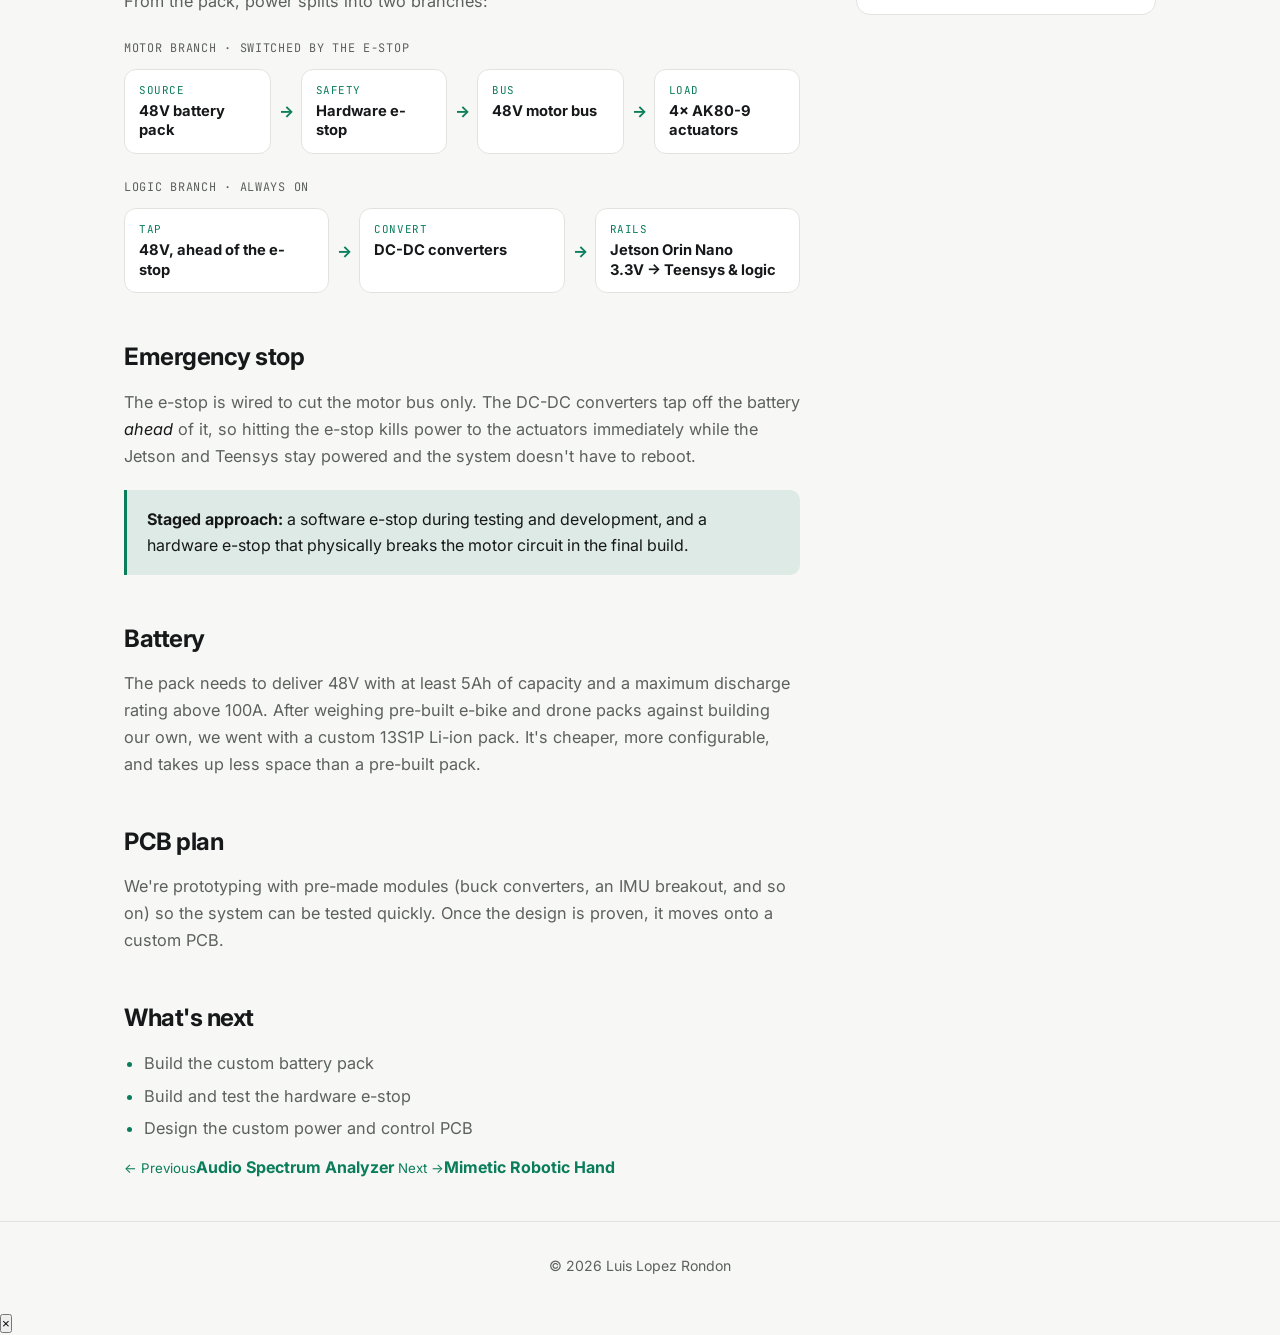
==== commit de265523: "Update exoskeleton description and battery details" ====
--- a/projects/exoskeleton.html
+++ b/projects/exoskeleton.html
@@ -4,7 +4,7 @@
   <meta charset="UTF-8">
   <meta name="viewport" content="width=device-width, initial-scale=1">
   <title>EXO Exoskeleton Leg | Luis Lopez Rondon</title>
-  <meta name="description" content="Electrical design for a 48V exoskeleton leg: battery, DC-DC power rails, and a hardware e-stop.">
+  <meta name="description" content="Electrical design for a 48V lower-limb exoskeleton: battery, DC-DC power rails, and a hardware e-stop.">
   <link rel="preconnect" href="https://fonts.googleapis.com">
   <link rel="preconnect" href="https://fonts.gstatic.com" crossorigin>
   <link href="https://fonts.googleapis.com/css2?family=Inter:wght@400;500;600;800&family=JetBrains+Mono:wght@500&display=swap" rel="stylesheet">
@@ -48,9 +48,8 @@
   <div class="project-body">
     <article class="prose">
       <h2>Overview</h2>
-      <p>EXO is a student team within IEEE at USF building a powered exoskeleton leg. The leg is driven by four CubeMars AK80-9 actuators on a 48V bus, with a Jetson Orin Nano and Teensy microcontrollers handling compute and control.</p>
+      <p>EXO is a student team within IEEE at USF building a powered lower-limb exoskeleton that assists the hip and knee for people with an uneven gait. The leg is driven by four CubeMars AK80-9 actuators on a 48V bus, with a Jetson Orin Nano and Teensy microcontrollers handling compute and control.</p>
       <p>As Electronics &amp; Circuitry Lead, I'm responsible for the electrical side of the build: the battery, power distribution, the emergency stop, and the PCB. I also teach PCB design to newer members of the team.</p>
-      <!-- EDIT: add a sentence on what the exoskeleton is meant to do (which joints it assists, who it's for). -->
 
       <h2>Power architecture</h2>
       <p>Everything runs from a single 48V pack. Each AK80-9 can pull up to 28A at peak, so instead of designing around four actuators at full peak, I'm specifying torque requirements so each one draws closer to 12–15A. That keeps the battery, wiring, and protection requirements realistic for a student budget.</p>
@@ -76,8 +75,7 @@
       <div class="callout"><strong>Staged approach:</strong> a software e-stop during testing and development, and a hardware e-stop that physically breaks the motor circuit in the final build.</div>
 
       <h2>Battery</h2>
-      <p>The pack needs to deliver 48V with at least 5Ah of capacity and a maximum discharge rating above 100A. After weighing pre-built e-bike and drone packs against building our own on size, capacity, and weight, we went with a custom Li-ion pack.</p>
-      <!-- EDIT: add the cell configuration (e.g. 13S) and why custom won out. -->
+      <p>The pack needs to deliver 48V with at least 5Ah of capacity and a maximum discharge rating above 100A. After weighing pre-built e-bike and drone packs against building our own, we went with a custom 13S1P Li-ion pack. It's cheaper, more configurable, and takes up less space than a pre-built pack.</p>
 
       <h2>PCB plan</h2>
       <p>We're prototyping with pre-made modules (buck converters, an IMU breakout, and so on) so the system can be tested quickly. Once the design is proven, it moves onto a custom PCB.</p>
@@ -96,7 +94,7 @@
         <div><dt>Actuators</dt><dd>4× CubeMars AK80-9</dd></div>
         <div><dt>Bus voltage</dt><dd>48V</dd></div>
         <div><dt>Actuator current</dt><dd>28A peak · ~12–15A target</dd></div>
-        <div><dt>Battery</dt><dd>Custom Li-ion · 48V · ≥5Ah · &gt;100A</dd></div>
+        <div><dt>Battery</dt><dd>Custom 13S1P Li-ion · 48V · ≥5Ah · &gt;100A</dd></div>
         <div><dt>Logic rails</dt><dd>Jetson Orin Nano · 3.3V (Teensy)</dd></div>
         <div><dt>E-stop</dt><dd>Software (dev) → hardware (final)</dd></div>
       </dl>
@@ -105,7 +103,7 @@
 
   <section class="gallery-section">
     <h2>Gallery</h2>
-    <!-- EDIT: drop photos into images/exoskeleton/ and update captions. Missing images hide themselves. -->
+    <!-- Add photos to images/exoskeleton/ once parts arrive. This section stays hidden until then. -->
     <div class="gallery">
       <figure><img src="../images/exoskeleton/1.jpg" alt="Power distribution wiring" onerror="this.parentElement.remove()"><figcaption>Power distribution wiring</figcaption></figure>
       <figure><img src="../images/exoskeleton/2.jpg" alt="E-stop test setup" onerror="this.parentElement.remove()"><figcaption>E-stop test setup</figcaption></figure>
--- a/style.css
+++ b/style.css
@@ -159,7 +159,8 @@
 .facts dd { font-weight: 600; text-align: right; }
 
 /* Project cards */
-.grid { display: grid; gap: 24px; grid-template-columns: repeat(2, minmax(0, 1fr)); }
+.grid { display: grid; gap: 20px; grid-template-columns: repeat(4, minmax(0, 1fr)); }
+@media (max-width: 1000px) { .grid { grid-template-columns: repeat(2, minmax(0, 1fr)); } }
 .card {
   display: flex; flex-direction: column; overflow: hidden;
   background: var(--card); color: inherit;
@@ -171,22 +172,28 @@
   border-color: color-mix(in srgb, var(--accent) 45%, var(--border));
 }
 .card:focus-visible { outline: 2px solid var(--accent); outline-offset: 3px; }
-.thumb { position: relative; aspect-ratio: 16 / 10; overflow: hidden; background: var(--thumb); }
+.thumb {
+  position: relative; aspect-ratio: 4 / 3; overflow: hidden;
+  background: var(--thumb); border-bottom: 1px solid var(--border);
+}
 .thumb::before {
   content: attr(data-label); position: absolute; inset: 0;
   display: grid; place-items: center;
-  font-family: var(--mono); font-size: 0.85rem; color: var(--muted);
+  font-family: var(--mono); font-size: 0.8rem; color: var(--muted);
   background-image:
     linear-gradient(var(--border) 1px, transparent 1px),
     linear-gradient(90deg, var(--border) 1px, transparent 1px);
-  background-size: 24px 24px;
-}
-.thumb img { position: relative; width: 100%; height: 100%; object-fit: cover; transition: transform 0.5s ease; }
-.card:hover .thumb img { transform: scale(1.04); }
-.card-body { display: flex; flex-direction: column; flex: 1; padding: 22px; }
-.card h3 { font-size: 1.25rem; letter-spacing: -0.015em; margin: 12px 0 8px; }
-.card p { color: var(--muted); font-size: 0.95rem; flex: 1; }
-.more { display: inline-flex; align-items: center; gap: 6px; margin-top: 18px; font-weight: 600; font-size: 0.93rem; color: var(--accent); }
+  background-size: 20px 20px;
+}
+.thumb:has(img)::before { display: none; }
+.thumb img { position: relative; width: 100%; height: 100%; object-fit: cover; }
+.card-body { display: flex; flex-direction: column; flex: 1; padding: 18px; }
+.card h3 { font-size: 1.05rem; line-height: 1.3; letter-spacing: -0.01em; margin: 10px 0 6px; }
+.card p { color: var(--muted); font-size: 0.88rem; line-height: 1.55; flex: 1; }
+.card .status { font-size: 0.7rem; padding: 3px 9px; }
+.card .tags { gap: 5px; margin-top: 14px; }
+.card .tags span { font-size: 0.68rem; padding: 3px 7px; }
+.more { display: inline-flex; align-items: center; gap: 6px; margin-top: 14px; font-weight: 600; font-size: 0.88rem; color: var(--accent); }
 .more .arrow { transition: transform 0.2s; }
 .card:hover .more .arrow { transform: translateX(4px); }
 
@@ -205,18 +212,6 @@
   background: var(--accent-soft); color: var(--accent);
   padding: 4px 9px; border-radius: 6px;
 }
-
-/* Skills */
-.skills { display: grid; gap: 18px; grid-template-columns: repeat(auto-fit, minmax(230px, 1fr)); }
-.skill { background: var(--card); border: 1px solid var(--border); border-radius: var(--radius); padding: 22px; }
-.skill .icon {
-  width: 40px; height: 40px; border-radius: 10px; margin-bottom: 14px;
-  display: grid; place-items: center;
-  background: var(--accent-soft); color: var(--accent);
-}
-.skill h3 { font-size: 1rem; margin-bottom: 12px; }
-.chips { display: flex; flex-wrap: wrap; gap: 6px; }
-.chips span { font-size: 0.82rem; padding: 4px 10px; border: 1px solid var(--border); border-radius: 99px; color: var(--muted); }
 
 /* Contact */
 .cta {
@@ -232,9 +227,8 @@
   mask-image: radial-gradient(ellipse at center, #000, transparent 70%);
 }
 .cta h2 { font-size: clamp(1.8rem, 4vw, 2.4rem); letter-spacing: -0.025em; margin-top: 6px; }
-.cta p { color: var(--muted); max-width: 520px; margin: 12px auto 28px; }
-.cta .btns { justify-content: center; }
-.cta .email { margin: 22px auto 0; font-size: 0.85rem; }
+.cta .btns { justify-content: center; margin-top: 24px; }
+.cta .email { margin: 22px auto 0; font-size: 0.85rem; color: var(--muted); }
 
 footer { border-top: 1px solid var(--border); padding: 32px 0; color: var(--muted); font-size: 0.88rem; text-align: center; }
 
@@ -247,12 +241,12 @@
 .project-hero .btns { margin-top: 24px; }
 
 .cover {
-  margin-top: 40px; aspect-ratio: 16 / 9; max-height: 560px;
+  margin-top: 40px; height: clamp(240px, 45vw, 480px);
   overflow: hidden; border-radius: 18px;
   border: 1px solid var(--border); background: var(--thumb); box-shadow: var(--shadow-lg);
 }
-.cover img { width: 100%; height: 100%; object-fit: cover; }
-.cover img, .gallery img { cursor: zoom-in; }
+.cover img { width: 100%; height: 100%; object-fit: contain; }
+.cover img, .gallery img, .prose figure img { cursor: zoom-in; }
 
 .meta {
   display: grid; grid-template-columns: repeat(4, 1fr); margin-top: 32px;
@@ -278,6 +272,17 @@
   background: var(--accent-soft); color: var(--accent);
   padding: 2px 6px; border-radius: 5px;
 }
+.prose figure {
+  margin: 20px 0; overflow: hidden;
+  background: var(--card); border: 1px solid var(--border); border-radius: var(--radius);
+}
+.prose figure img { width: 100%; max-height: 440px; object-fit: contain; background: var(--thumb); }
+.prose figcaption { padding: 12px 14px; font-size: 0.88rem; color: var(--muted); }
+.prose figure.pair .pair-imgs { display: grid; grid-template-columns: 1fr 1fr; gap: 2px; background: var(--border); }
+.prose figure.pair .pair-imgs:has(img:only-child) { grid-template-columns: 1fr; }
+.prose figure.pair img { aspect-ratio: 4 / 3; max-height: none; object-fit: cover; }
+.prose figure.pair:not(:has(img)) { display: none; }
+@container (max-width: 480px) { .prose figure.pair .pair-imgs { grid-template-columns: 1fr; } }
 .callout {
   margin: 20px 0; padding: 16px 20px;
   border-left: 3px solid var(--accent); border-radius: 0 10px 10px 0;
@@ -317,63 +322,4 @@
 .gallery figure {
   overflow: hidden; background: var(--card);
   border: 1px solid var(--border); border-radius: var(--radius);
-  transition: transform 0.2s, box-shadow 0.2s;
-}
-.gallery figure:hover { transform: translateY(-3px); box-shadow: var(--shadow); }
-.gallery img { width: 100%; aspect-ratio: 4 / 3; object-fit: cover; }
-.gallery figcaption { padding: 12px 14px; font-size: 0.88rem; color: var(--muted); }
-
-.pager { display: grid; grid-template-columns: 1fr 1fr; gap: 18px; margin-top: 80px; padding-top: 32px; border-top: 1px solid var(--border); }
-.pager a {
-  display: block; padding: 18px 20px; color: var(--text);
-  background: var(--card); border: 1px solid var(--border); border-radius: var(--radius);
-  transition: border-color 0.2s, transform 0.2s;
-}
-.pager a:hover { text-decoration: none; border-color: var(--accent); transform: translateY(-2px); }
-.pager small { display: block; font-family: var(--mono); font-size: 0.75rem; color: var(--muted); }
-.pager strong { font-size: 1.02rem; }
-.pager .next { text-align: right; }
-
-/* Lightbox (created by script.js) */
-.lightbox {
-  position: fixed; inset: 0; z-index: 100; padding: 24px;
-  display: flex; flex-direction: column; align-items: center; justify-content: center;
-  background: rgba(0, 0, 0, 0.88);
-  opacity: 0; pointer-events: none; transition: opacity 0.2s;
-}
-.lightbox.open { opacity: 1; pointer-events: auto; }
-.lightbox img { max-width: min(1200px, 100%); max-height: 80vh; object-fit: contain; border-radius: 10px; }
-.lightbox p { color: #ddd; margin-top: 14px; font-size: 0.92rem; text-align: center; max-width: 700px; }
-.lightbox-close { position: absolute; top: 14px; right: 20px; background: none; border: 0; color: #fff; font-size: 2.2rem; line-height: 1; cursor: pointer; }
-
-/* ================= Responsive ================= */
-@media (max-width: 900px) {
-  .project-body { grid-template-columns: 1fr; gap: 40px; }
-  .specs { position: static; }
-}
-@media (max-width: 800px) {
-  .about { grid-template-columns: 1fr; gap: 32px; }
-}
-@media (max-width: 760px) {
-  .grid { grid-template-columns: 1fr; }
-  .meta { grid-template-columns: 1fr 1fr; }
-  .meta div:nth-child(2n) { border-right: 0; }
-  .meta div:nth-child(-n + 2) { border-bottom: 1px solid var(--border); }
-}
-@media (max-width: 600px) {
-  .site-nav ul { gap: 16px; }
-  .site-nav ul li:first-child { display: none; }
-  body > section { padding: 64px 0; }
-  .hero { padding: 72px 0 56px; }
-  .cta { padding: 40px 22px; }
-  .pager { grid-template-columns: 1fr; }
-  .pager .next { text-align: left; }
-}
-@media (max-width: 400px) {
-  .logo-text { display: none; }
-}
-@media (prefers-reduced-motion: reduce) {
-  html { scroll-behavior: auto; }
-  *, *::before, *::after { animation: none !important; transition: none !important; }
-  .js .reveal { opacity: 1; transform: none; }
-}
+  transition: transform 0.2s, box-shadow
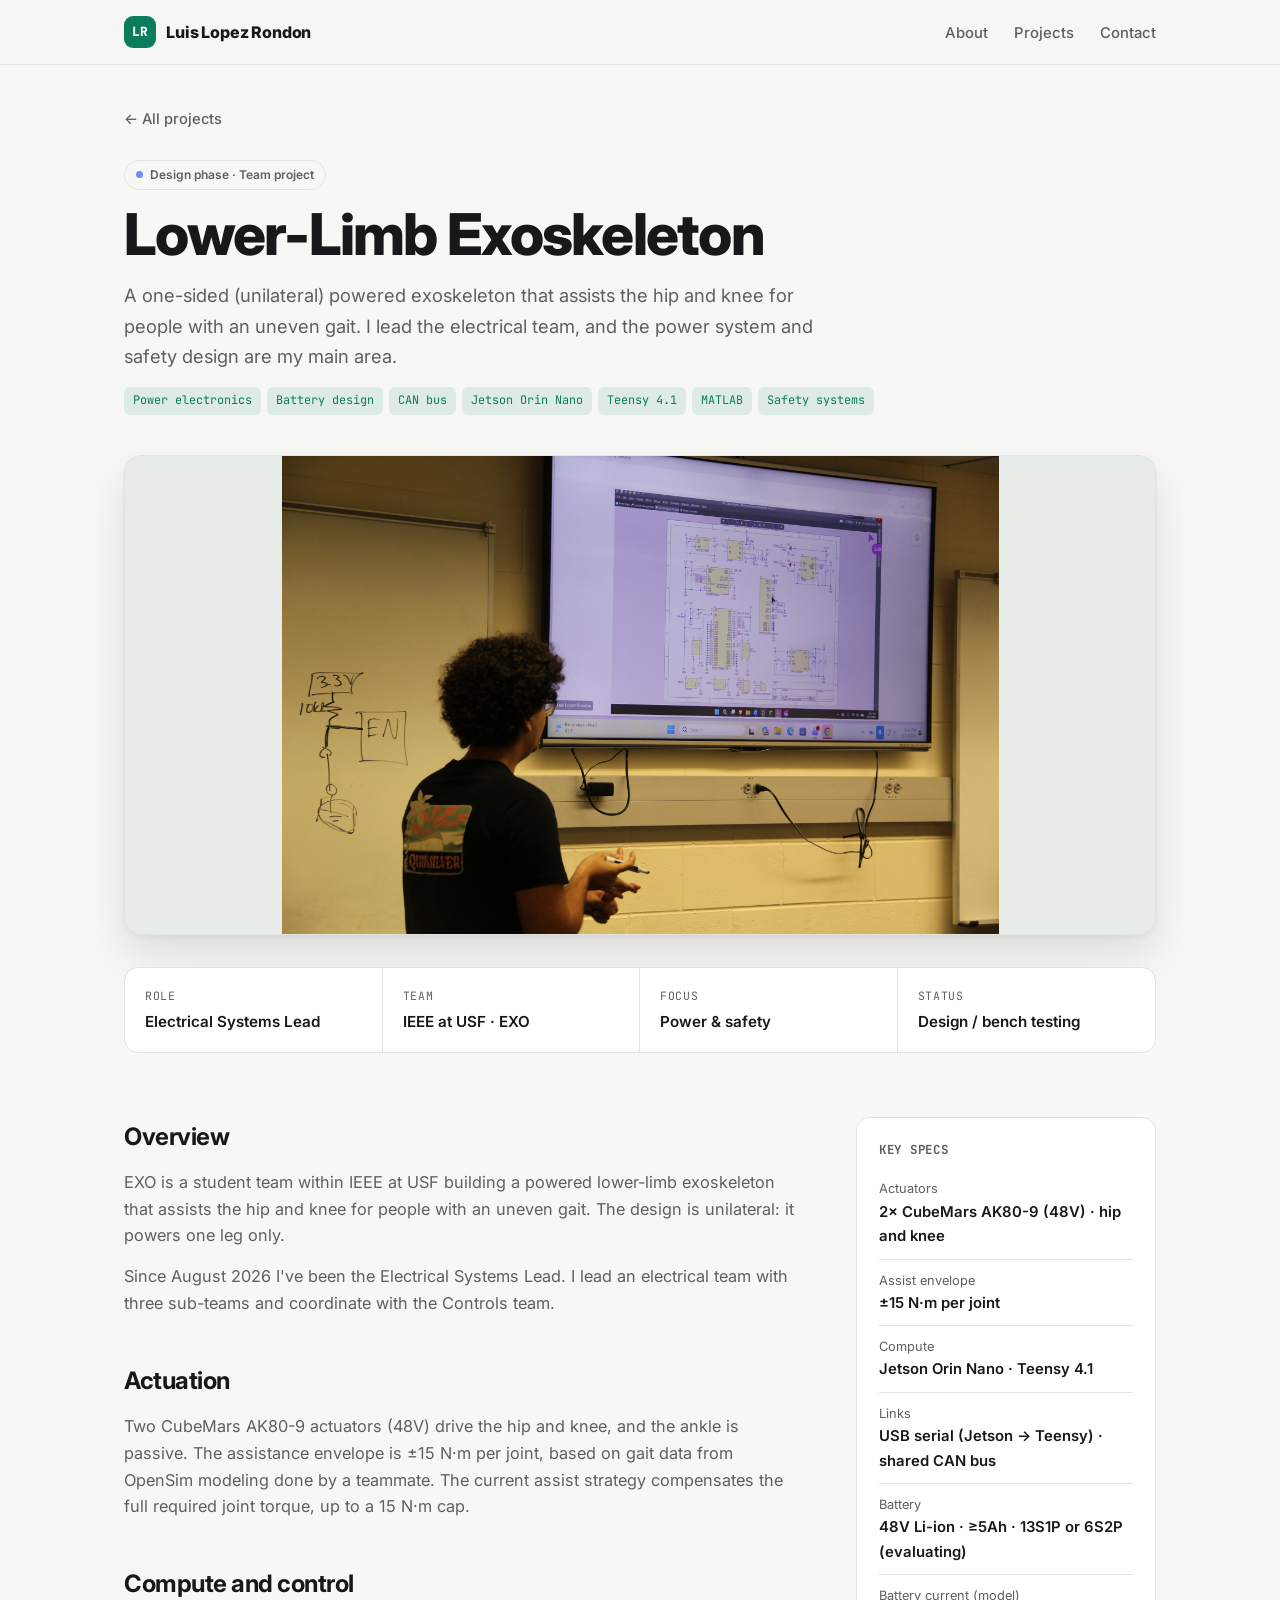
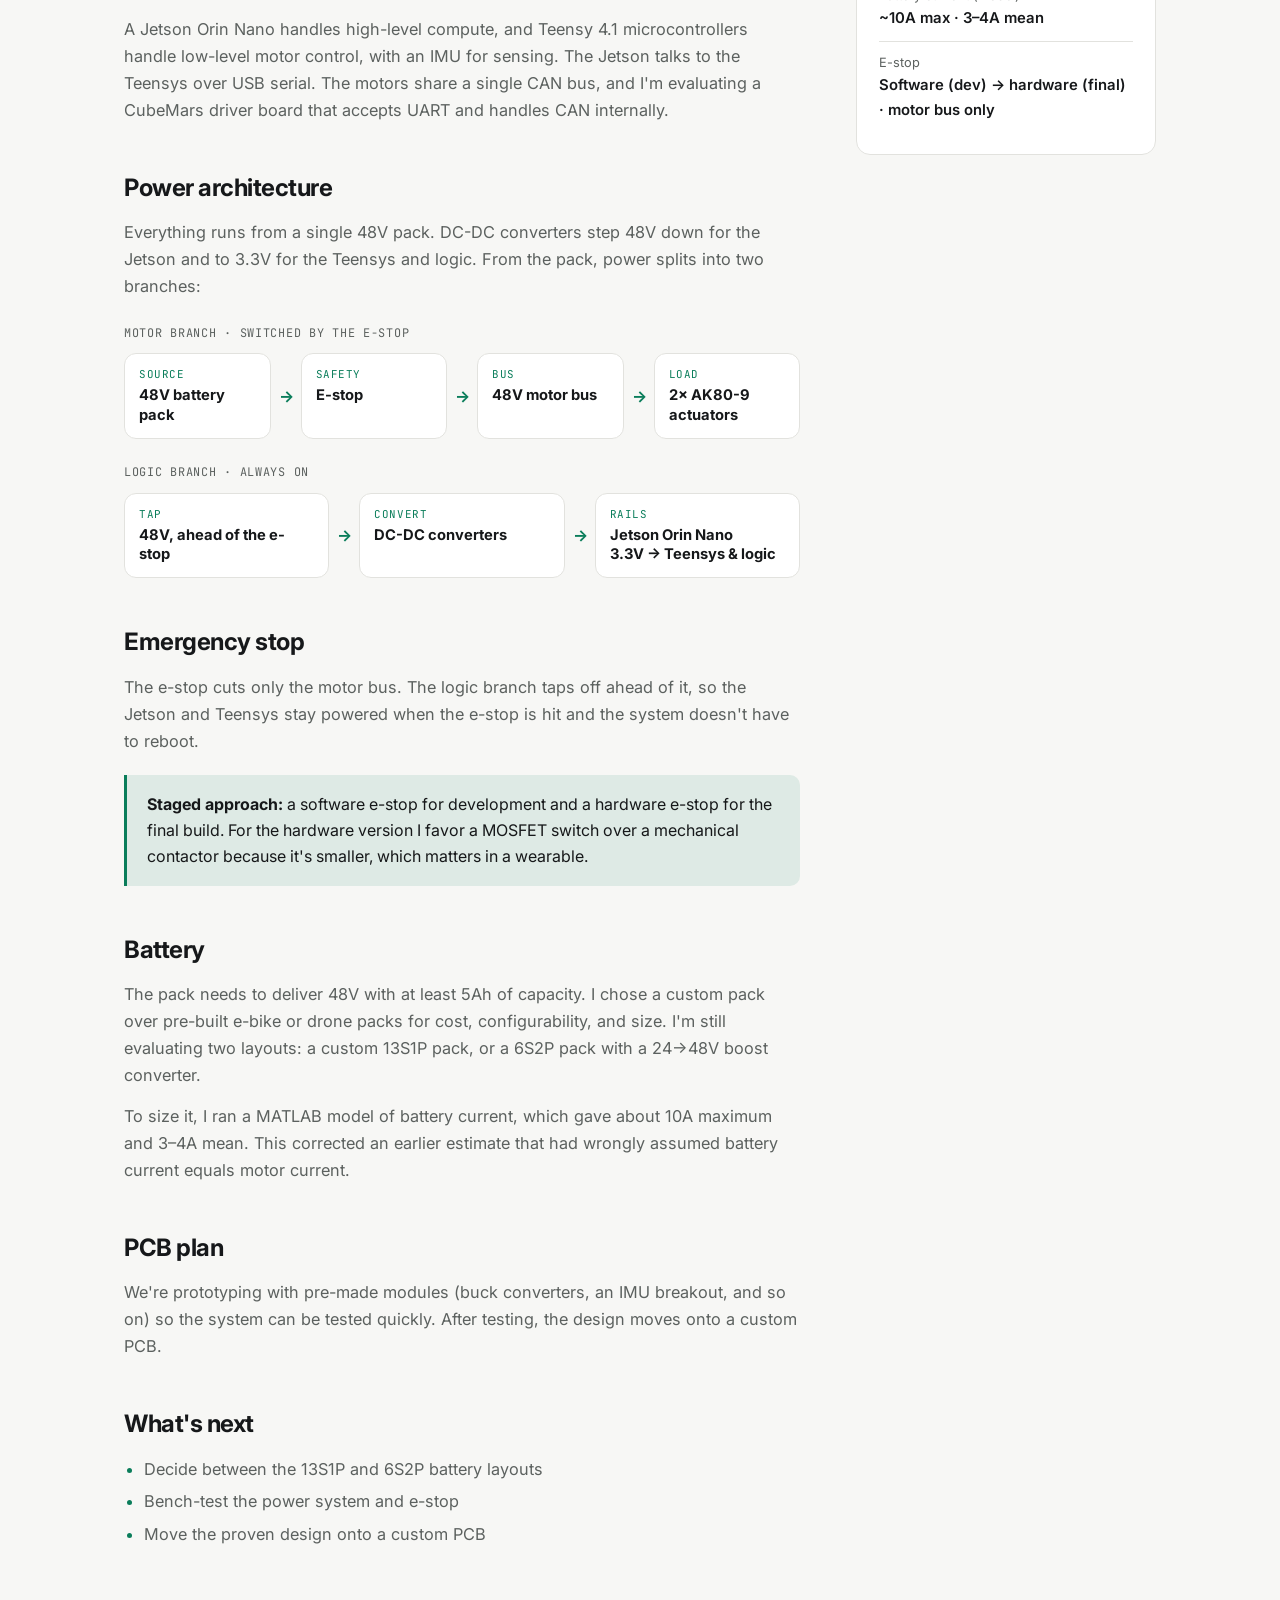
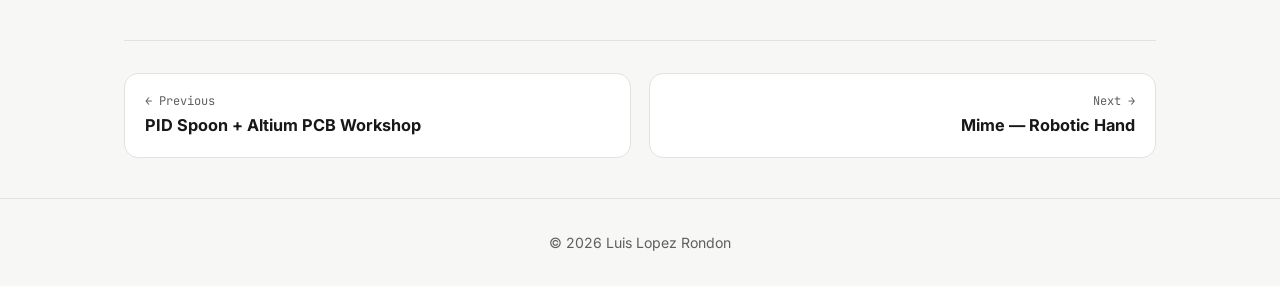
==== commit a6a56d1c: "Update portfolio projects from current project notes Regroup projects into team and personal, add ro" ====
--- a/projects/exoskeleton.html
+++ b/projects/exoskeleton.html
@@ -3,8 +3,8 @@
 <head>
   <meta charset="UTF-8">
   <meta name="viewport" content="width=device-width, initial-scale=1">
-  <title>EXO Exoskeleton Leg | Luis Lopez Rondon</title>
-  <meta name="description" content="Electrical design for a 48V lower-limb exoskeleton: battery, DC-DC power rails, and a hardware e-stop.">
+  <title>Lower-Limb Exoskeleton | Luis Lopez Rondon</title>
+  <meta name="description" content="Electrical design for a one-sided powered exoskeleton that assists the hip and knee: 48V battery, DC-DC power rails, and a motor-bus e-stop.">
   <link rel="preconnect" href="https://fonts.googleapis.com">
   <link rel="preconnect" href="https://fonts.gstatic.com" crossorigin>
   <link href="https://fonts.googleapis.com/css2?family=Inter:wght@400;500;600;800&family=JetBrains+Mono:wght@500&display=swap" rel="stylesheet">
@@ -28,39 +28,45 @@
   <a class="back" href="../index.html#projects">← All projects</a>
 
   <header class="project-hero">
-    <span class="status">In progress · Team project</span>
-    <h1>EXO Exoskeleton Leg</h1>
-    <p class="lead">Leading electrical design for a powered exoskeleton leg driven by 48V CubeMars AK80-9 actuators: the battery, DC-DC power rails, and a hardware e-stop that cuts motor power while keeping control electronics alive.</p>
-    <div class="tags"><span>E-stop</span><span>Jetson Orin Nano</span><span>Teensy</span><span>IMU</span><span>Custom Li-ion pack</span></div>
+    <span class="status design">Design phase · Team project</span>
+    <h1>Lower-Limb Exoskeleton</h1>
+    <p class="lead">A one-sided (unilateral) powered exoskeleton that assists the hip and knee for people with an uneven gait. I lead the electrical team, and the power system and safety design are my main area.</p>
+    <div class="tags"><span>Power electronics</span><span>Battery design</span><span>CAN bus</span><span>Jetson Orin Nano</span><span>Teensy 4.1</span><span>MATLAB</span><span>Safety systems</span></div>
   </header>
 
   <figure class="cover">
-    <img src="../images/exoskeleton.jpg" alt="Exoskeleton leg" onerror="this.parentElement.remove()">
+    <img src="../images/exoskeleton.jpg" alt="Lower-limb exoskeleton prototype" onerror="this.parentElement.remove()">
   </figure>
 
   <dl class="meta">
-    <div><dt>Role</dt><dd>Electronics &amp; Circuitry Lead</dd></div>
+    <div><dt>Role</dt><dd>Electrical Systems Lead</dd></div>
     <div><dt>Team</dt><dd>IEEE at USF · EXO</dd></div>
     <div><dt>Focus</dt><dd>Power &amp; safety</dd></div>
-    <div><dt>Status</dt><dd>In progress</dd></div>
+    <div><dt>Status</dt><dd>Design / bench testing</dd></div>
   </dl>
 
   <div class="project-body">
     <article class="prose">
       <h2>Overview</h2>
-      <p>EXO is a student team within IEEE at USF building a powered lower-limb exoskeleton that assists the hip and knee for people with an uneven gait. The leg is driven by four CubeMars AK80-9 actuators on a 48V bus, with a Jetson Orin Nano and Teensy microcontrollers handling compute and control.</p>
-      <p>As Electronics &amp; Circuitry Lead, I'm responsible for the electrical side of the build: the battery, power distribution, the emergency stop, and the PCB. I also teach PCB design to newer members of the team.</p>
+      <p>EXO is a student team within IEEE at USF building a powered lower-limb exoskeleton that assists the hip and knee for people with an uneven gait. The design is unilateral: it powers one leg only.</p>
+      <p>Since August 2026 I've been the Electrical Systems Lead. I lead an electrical team with three sub-teams and coordinate with the Controls team.</p>
+      <!-- [TODO] team size -->
+
+      <h2>Actuation</h2>
+      <p>Two CubeMars AK80-9 actuators (48V) drive the hip and knee, and the ankle is passive. The assistance envelope is &plusmn;15&nbsp;N&middot;m per joint, based on gait data from OpenSim modeling done by a teammate. The current assist strategy compensates the full required joint torque, up to a 15&nbsp;N&middot;m cap.</p>
+
+      <h2>Compute and control</h2>
+      <p>A Jetson Orin Nano handles high-level compute, and Teensy 4.1 microcontrollers handle low-level motor control, with an IMU for sensing. The Jetson talks to the Teensys over USB serial. The motors share a single CAN bus, and I'm evaluating a CubeMars driver board that accepts UART and handles CAN internally.</p>
 
       <h2>Power architecture</h2>
-      <p>Everything runs from a single 48V pack. Each AK80-9 can pull up to 28A at peak, so instead of designing around four actuators at full peak, I'm specifying torque requirements so each one draws closer to 12–15A. That keeps the battery, wiring, and protection requirements realistic for a student budget.</p>
-      <p>From the pack, power splits into two branches:</p>
+      <p>Everything runs from a single 48V pack. DC-DC converters step 48V down for the Jetson and to 3.3V for the Teensys and logic. From the pack, power splits into two branches:</p>
 
       <div class="flow-label">Motor branch · switched by the e-stop</div>
       <div class="flow">
         <div class="node"><small>Source</small><strong>48V battery pack</strong></div>
-        <div class="node"><small>Safety</small><strong>Hardware e-stop</strong></div>
+        <div class="node"><small>Safety</small><strong>E-stop</strong></div>
         <div class="node"><small>Bus</small><strong>48V motor bus</strong></div>
-        <div class="node"><small>Load</small><strong>4× AK80-9 actuators</strong></div>
+        <div class="node"><small>Load</small><strong>2× AK80-9 actuators</strong></div>
       </div>
 
       <div class="flow-label">Logic branch · always on</div>
@@ -71,49 +77,52 @@
       </div>
 
       <h2>Emergency stop</h2>
-      <p>The e-stop is wired to cut the motor bus only. The DC-DC converters tap off the battery <em>ahead</em> of it, so hitting the e-stop kills power to the actuators immediately while the Jetson and Teensys stay powered and the system doesn't have to reboot.</p>
-      <div class="callout"><strong>Staged approach:</strong> a software e-stop during testing and development, and a hardware e-stop that physically breaks the motor circuit in the final build.</div>
+      <p>The e-stop cuts only the motor bus. The logic branch taps off ahead of it, so the Jetson and Teensys stay powered when the e-stop is hit and the system doesn't have to reboot.</p>
+      <div class="callout"><strong>Staged approach:</strong> a software e-stop for development and a hardware e-stop for the final build. For the hardware version I favor a MOSFET switch over a mechanical contactor because it's smaller, which matters in a wearable.</div>
 
       <h2>Battery</h2>
-      <p>The pack needs to deliver 48V with at least 5Ah of capacity and a maximum discharge rating above 100A. After weighing pre-built e-bike and drone packs against building our own, we went with a custom 13S1P Li-ion pack. It's cheaper, more configurable, and takes up less space than a pre-built pack.</p>
+      <p>The pack needs to deliver 48V with at least 5Ah of capacity. I chose a custom pack over pre-built e-bike or drone packs for cost, configurability, and size. I'm still evaluating two layouts: a custom 13S1P pack, or a 6S2P pack with a 24→48V boost converter.</p>
+      <p>To size it, I ran a MATLAB model of battery current, which gave about 10A maximum and 3–4A mean. This corrected an earlier estimate that had wrongly assumed battery current equals motor current.</p>
+      <!-- [TODO] any test results -->
 
       <h2>PCB plan</h2>
-      <p>We're prototyping with pre-made modules (buck converters, an IMU breakout, and so on) so the system can be tested quickly. Once the design is proven, it moves onto a custom PCB.</p>
+      <p>We're prototyping with pre-made modules (buck converters, an IMU breakout, and so on) so the system can be tested quickly. After testing, the design moves onto a custom PCB.</p>
 
       <h2>What's next</h2>
       <ul>
-        <li>Build the custom battery pack</li>
-        <li>Build and test the hardware e-stop</li>
-        <li>Design the custom power and control PCB</li>
+        <li>Decide between the 13S1P and 6S2P battery layouts</li>
+        <li>Bench-test the power system and e-stop</li>
+        <li>Move the proven design onto a custom PCB</li>
       </ul>
     </article>
 
     <aside class="specs">
       <h3>Key specs</h3>
       <dl>
-        <div><dt>Actuators</dt><dd>4× CubeMars AK80-9</dd></div>
-        <div><dt>Bus voltage</dt><dd>48V</dd></div>
-        <div><dt>Actuator current</dt><dd>28A peak · ~12–15A target</dd></div>
-        <div><dt>Battery</dt><dd>Custom 13S1P Li-ion · 48V · ≥5Ah · &gt;100A</dd></div>
-        <div><dt>Logic rails</dt><dd>Jetson Orin Nano · 3.3V (Teensy)</dd></div>
-        <div><dt>E-stop</dt><dd>Software (dev) → hardware (final)</dd></div>
+        <div><dt>Actuators</dt><dd>2× CubeMars AK80-9 (48V) · hip and knee</dd></div>
+        <div><dt>Assist envelope</dt><dd>&plusmn;15 N&middot;m per joint</dd></div>
+        <div><dt>Compute</dt><dd>Jetson Orin Nano · Teensy 4.1</dd></div>
+        <div><dt>Links</dt><dd>USB serial (Jetson → Teensy) · shared CAN bus</dd></div>
+        <div><dt>Battery</dt><dd>48V Li-ion · ≥5Ah · 13S1P or 6S2P (evaluating)</dd></div>
+        <div><dt>Battery current (model)</dt><dd>~10A max · 3–4A mean</dd></div>
+        <div><dt>E-stop</dt><dd>Software (dev) → hardware (final) · motor bus only</dd></div>
       </dl>
     </aside>
   </div>
 
   <section class="gallery-section">
     <h2>Gallery</h2>
-    <!-- Add photos to images/exoskeleton/ once parts arrive. This section stays hidden until then. -->
+    <!-- [TODO] add exoskeleton photos as images/projects/exoskeleton-1.jpg, -2.jpg, -3.jpg and update the captions. This section stays hidden until the files exist. -->
     <div class="gallery">
-      <figure><img src="../images/exoskeleton/1.jpg" alt="Power distribution wiring" onerror="this.parentElement.remove()"><figcaption>Power distribution wiring</figcaption></figure>
-      <figure><img src="../images/exoskeleton/2.jpg" alt="E-stop test setup" onerror="this.parentElement.remove()"><figcaption>E-stop test setup</figcaption></figure>
-      <figure><img src="../images/exoskeleton/3.jpg" alt="Leg assembly" onerror="this.parentElement.remove()"><figcaption>Leg assembly</figcaption></figure>
+      <figure><img src="../images/projects/exoskeleton-1.jpg" alt="Exoskeleton build photo 1" onerror="this.parentElement.remove()"><figcaption>Exoskeleton build</figcaption></figure>
+      <figure><img src="../images/projects/exoskeleton-2.jpg" alt="Exoskeleton build photo 2" onerror="this.parentElement.remove()"><figcaption>Exoskeleton build</figcaption></figure>
+      <figure><img src="../images/projects/exoskeleton-3.jpg" alt="Exoskeleton build photo 3" onerror="this.parentElement.remove()"><figcaption>Exoskeleton build</figcaption></figure>
     </div>
   </section>
 
   <nav class="pager" aria-label="More projects">
-    <a href="spectrum-analyzer.html"><small>← Previous</small><strong>Audio Spectrum Analyzer</strong></a>
-    <a class="next" href="robotic-hand.html"><small>Next →</small><strong>Mimetic Robotic Hand</strong></a>
+    <a href="pid-spoon.html"><small>← Previous</small><strong>PID Spoon + Altium PCB Workshop</strong></a>
+    <a class="next" href="mime.html"><small>Next →</small><strong>Mime — Robotic Hand</strong></a>
   </nav>
 </main>
 
--- a/style.css
+++ b/style.css
@@ -41,6 +41,7 @@
   color: var(--text);
   line-height: 1.65;
   -webkit-font-smoothing: antialiased;
+  overflow-x: hidden;
 }
 img { display: block; max-width: 100%; }
 a { color: var(--accent); text-decoration: none; }
@@ -110,7 +111,6 @@
   70% { box-shadow: 0 0 0 9px transparent; }
   100% { box-shadow: 0 0 0 0 transparent; }
 }
-.eyebrow { font-family: var(--mono); color: var(--accent); font-size: 0.85rem; margin-bottom: 14px; }
 .hero h1 {
   font-size: clamp(2.6rem, 7vw, 4.4rem); line-height: 1.02;
   font-weight: 800; letter-spacing: -0.035em;
@@ -159,8 +159,13 @@
 .facts dd { font-weight: 600; text-align: right; }
 
 /* Project cards */
-.grid { display: grid; gap: 20px; grid-template-columns: repeat(4, minmax(0, 1fr)); }
-@media (max-width: 1000px) { .grid { grid-template-columns: repeat(2, minmax(0, 1fr)); } }
+.grid { display: grid; gap: 20px; grid-template-columns: repeat(3, minmax(0, 1fr)); }
+.group-title {
+  display: flex; align-items: baseline; flex-wrap: wrap; gap: 4px 12px;
+  margin: 40px 0 16px; font-size: 1.15rem; letter-spacing: -0.01em;
+}
+.group-title:first-of-type { margin-top: 0; }
+.group-title span { font-family: var(--mono); font-size: 0.78rem; font-weight: 500; color: var(--accent); }
 .card {
   display: flex; flex-direction: column; overflow: hidden;
   background: var(--card); color: inherit;
@@ -188,11 +193,9 @@
 .thumb:has(img)::before { display: none; }
 .thumb img { position: relative; width: 100%; height: 100%; object-fit: cover; }
 .card-body { display: flex; flex-direction: column; flex: 1; padding: 18px; }
-.card h3 { font-size: 1.05rem; line-height: 1.3; letter-spacing: -0.01em; margin: 10px 0 6px; }
+.card h4 { font-size: 1.05rem; line-height: 1.3; letter-spacing: -0.01em; margin: 10px 0 2px; }
+.card .role { flex: 0; margin-bottom: 8px; color: var(--text); font-size: 0.8rem; font-weight: 600; }
 .card p { color: var(--muted); font-size: 0.88rem; line-height: 1.55; flex: 1; }
-.card .status { font-size: 0.7rem; padding: 3px 9px; }
-.card .tags { gap: 5px; margin-top: 14px; }
-.card .tags span { font-size: 0.68rem; padding: 3px 7px; }
 .more { display: inline-flex; align-items: center; gap: 6px; margin-top: 14px; font-weight: 600; font-size: 0.88rem; color: var(--accent); }
 .more .arrow { transition: transform 0.2s; }
 .card:hover .more .arrow { transform: translateX(4px); }
@@ -204,7 +207,9 @@
   color: var(--muted); font-size: 0.75rem; font-weight: 600;
 }
 .status::before { content: ""; width: 7px; height: 7px; border-radius: 50%; background: #e0a800; }
-.status.done::before { background: var(--accent); }
+.status.done::before, .status.working::before { background: var(--accent); }
+.status.design::before { background: #6c8cff; }
+.card .status { font-size: 0.7rem; padding: 3px 9px; }
 
 .tags { display: flex; flex-wrap: wrap; gap: 6px; margin-top: 16px; }
 .tags span {
@@ -212,6 +217,8 @@
   background: var(--accent-soft); color: var(--accent);
   padding: 4px 9px; border-radius: 6px;
 }
+.card .tags { gap: 5px; margin-top: 14px; }
+.card .tags span { font-size: 0.68rem; padding: 3px 7px; }
 
 /* Contact */
 .cta {
@@ -249,19 +256,19 @@
 .cover img, .gallery img, .prose figure img { cursor: zoom-in; }
 
 .meta {
-  display: grid; grid-template-columns: repeat(4, 1fr); margin-top: 32px;
+  display: grid; grid-template-columns: repeat(4, minmax(0, 1fr)); margin-top: 32px;
   background: var(--card); border: 1px solid var(--border); border-radius: var(--radius);
 }
 .meta div { padding: 18px 20px; border-right: 1px solid var(--border); }
 .meta div:last-child { border-right: 0; }
 .meta dt { font-family: var(--mono); font-size: 0.72rem; text-transform: uppercase; letter-spacing: 0.06em; color: var(--muted); margin-bottom: 4px; }
-.meta dd { font-weight: 600; font-size: 0.95rem; }
+.meta dd { font-weight: 600; font-size: 0.95rem; overflow-wrap: anywhere; }
 
 .project-body { display: grid; grid-template-columns: minmax(0, 1fr) 300px; gap: 56px; align-items: start; margin-top: 64px; }
-.prose { container-type: inline-size; }
+.prose { container-type: inline-size; min-width: 0; }
 .prose h2 { font-size: 1.5rem; letter-spacing: -0.02em; margin: 44px 0 12px; }
 .prose h2:first-child { margin-top: 0; }
-.prose p, .prose li { color: var(--muted); font-size: 1.02rem; }
+.prose p, .prose li { color: var(--muted); font-size: 1.02rem; overflow-wrap: break-word; }
 .prose p + p { margin-top: 14px; }
 .prose ul { padding-left: 20px; margin: 12px 0; }
 .prose li + li { margin-top: 6px; }
@@ -298,7 +305,7 @@
   border: 1px solid var(--border); border-radius: 12px;
 }
 .node small { display: block; font-family: var(--mono); font-size: 0.68rem; text-transform: uppercase; letter-spacing: 0.05em; color: var(--accent); }
-.node strong { display: block; margin-top: 2px; font-size: 0.92rem; line-height: 1.35; }
+.node strong { display: block; margin-top: 2px; font-size: 0.92rem; line-height: 1.35; overflow-wrap: anywhere; }
 .node + .node::before {
   content: "→"; position: absolute; left: -23px; top: 50%; transform: translateY(-50%);
   color: var(--accent); font-weight: 700;
@@ -308,18 +315,85 @@
   .node + .node::before { content: "↓"; left: 50%; top: -25px; transform: translateX(-50%); }
 }
 
-.specs { position: sticky; top: 90px; padding: 22px; background: var(--card); border: 1px solid var(--border); border-radius: var(--radius); }
+.specs { position: sticky; top: 90px; min-width: 0; padding: 22px; background: var(--card); border: 1px solid var(--border); border-radius: var(--radius); }
 .specs h3 { font-family: var(--mono); font-size: 0.78rem; text-transform: uppercase; letter-spacing: 0.06em; color: var(--muted); margin-bottom: 8px; }
 .specs dl div { padding: 10px 0; border-bottom: 1px solid var(--border); }
 .specs dl div:last-child { border-bottom: 0; }
 .specs dt { font-size: 0.8rem; color: var(--muted); }
-.specs dd { font-weight: 600; font-size: 0.93rem; }
+.specs dd { font-weight: 600; font-size: 0.93rem; overflow-wrap: anywhere; }
 
 .gallery-section { margin-top: 80px; }
 .gallery-section:not(:has(figure)) { display: none; }
 .gallery-section h2 { font-size: 1.5rem; letter-spacing: -0.02em; }
-.gallery { display: grid; gap: 18px; margin-top: 22px; grid-template-columns: repeat(auto-fill, minmax(260px, 1fr)); }
+.gallery { display: grid; gap: 18px; margin-top: 22px; grid-template-columns: repeat(auto-fill, minmax(min(260px, 100%), 1fr)); }
 .gallery figure {
   overflow: hidden; background: var(--card);
   border: 1px solid var(--border); border-radius: var(--radius);
-  transition: transform 0.2s, box-shadow
+  transition: transform 0.2s, box-shadow 0.2s;
+}
+.gallery figure:hover { transform: translateY(-3px); box-shadow: var(--shadow); }
+.gallery img { width: 100%; aspect-ratio: 4 / 3; object-fit: contain; background: var(--thumb); }
+.gallery figcaption { padding: 12px 14px; font-size: 0.88rem; color: var(--muted); }
+
+.pager { display: grid; grid-template-columns: 1fr 1fr; gap: 18px; margin-top: 80px; padding-top: 32px; border-top: 1px solid var(--border); }
+.pager a {
+  display: block; padding: 18px 20px; color: var(--text);
+  background: var(--card); border: 1px solid var(--border); border-radius: var(--radius);
+  transition: border-color 0.2s, transform 0.2s;
+}
+.pager a:hover { text-decoration: none; border-color: var(--accent); transform: translateY(-2px); }
+.pager small { display: block; font-family: var(--mono); font-size: 0.75rem; color: var(--muted); }
+.pager strong { font-size: 1.02rem; }
+.pager .next { text-align: right; }
+
+/* Lightbox (created by script.js) */
+.lightbox {
+  position: fixed; inset: 0; z-index: 100; padding: 24px;
+  display: flex; flex-direction: column; align-items: center; justify-content: center;
+  background: rgba(0, 0, 0, 0.88);
+  opacity: 0; pointer-events: none; transition: opacity 0.2s;
+}
+.lightbox.open { opacity: 1; pointer-events: auto; }
+.lightbox img { max-width: min(1200px, 100%); max-height: 80vh; object-fit: contain; border-radius: 10px; }
+.lightbox p { color: #ddd; margin-top: 14px; font-size: 0.92rem; text-align: center; max-width: 700px; }
+.lightbox-close { position: absolute; top: 14px; right: 20px; background: none; border: 0; color: #fff; font-size: 2.2rem; line-height: 1; cursor: pointer; }
+
+/* ================= Responsive ================= */
+@media (max-width: 1000px) {
+  .grid { grid-template-columns: repeat(2, minmax(0, 1fr)); }
+}
+@media (max-width: 900px) {
+  .project-body { grid-template-columns: minmax(0, 1fr); gap: 40px; margin-top: 48px; }
+    .specs { position: static; order: -1; }
+}
+@media (max-width: 800px) {
+  .about { grid-template-columns: 1fr; gap: 32px; }
+}
+@media (max-width: 760px) {
+  .grid { grid-template-columns: 1fr; }
+  .meta { grid-template-columns: repeat(2, minmax(0, 1fr)); }
+  .meta div:nth-child(2n) { border-right: 0; }
+  .meta div:nth-child(-n + 2) { border-bottom: 1px solid var(--border); }
+  .specs dl { display: grid; grid-template-columns: repeat(2, minmax(0, 1fr)); gap: 12px 18px; }
+  .specs dl div { padding: 0; border-bottom: 0; }
+}
+@media (max-width: 600px) {
+  .site-nav ul { gap: 16px; }
+  .site-nav ul li:first-child { display: none; }
+  body > section { padding: 64px 0; }
+  .hero { padding: 72px 0 56px; }
+  .cta { padding: 40px 22px; }
+  .project { padding-top: 28px; }
+  .cover { margin-top: 28px; }
+  .meta div { padding: 14px 16px; }
+  .pager { grid-template-columns: 1fr; margin-top: 56px; }
+  .pager .next { text-align: left; }
+}
+@media (max-width: 400px) {
+  .logo-text { display: none; }
+}
+@media (prefers-reduced-motion: reduce) {
+  html { scroll-behavior: auto; }
+  *, *::before, *::after { animation: none !important; transition: none !important; }
+  .js .reveal { opacity: 1; transform: none; }
+}
